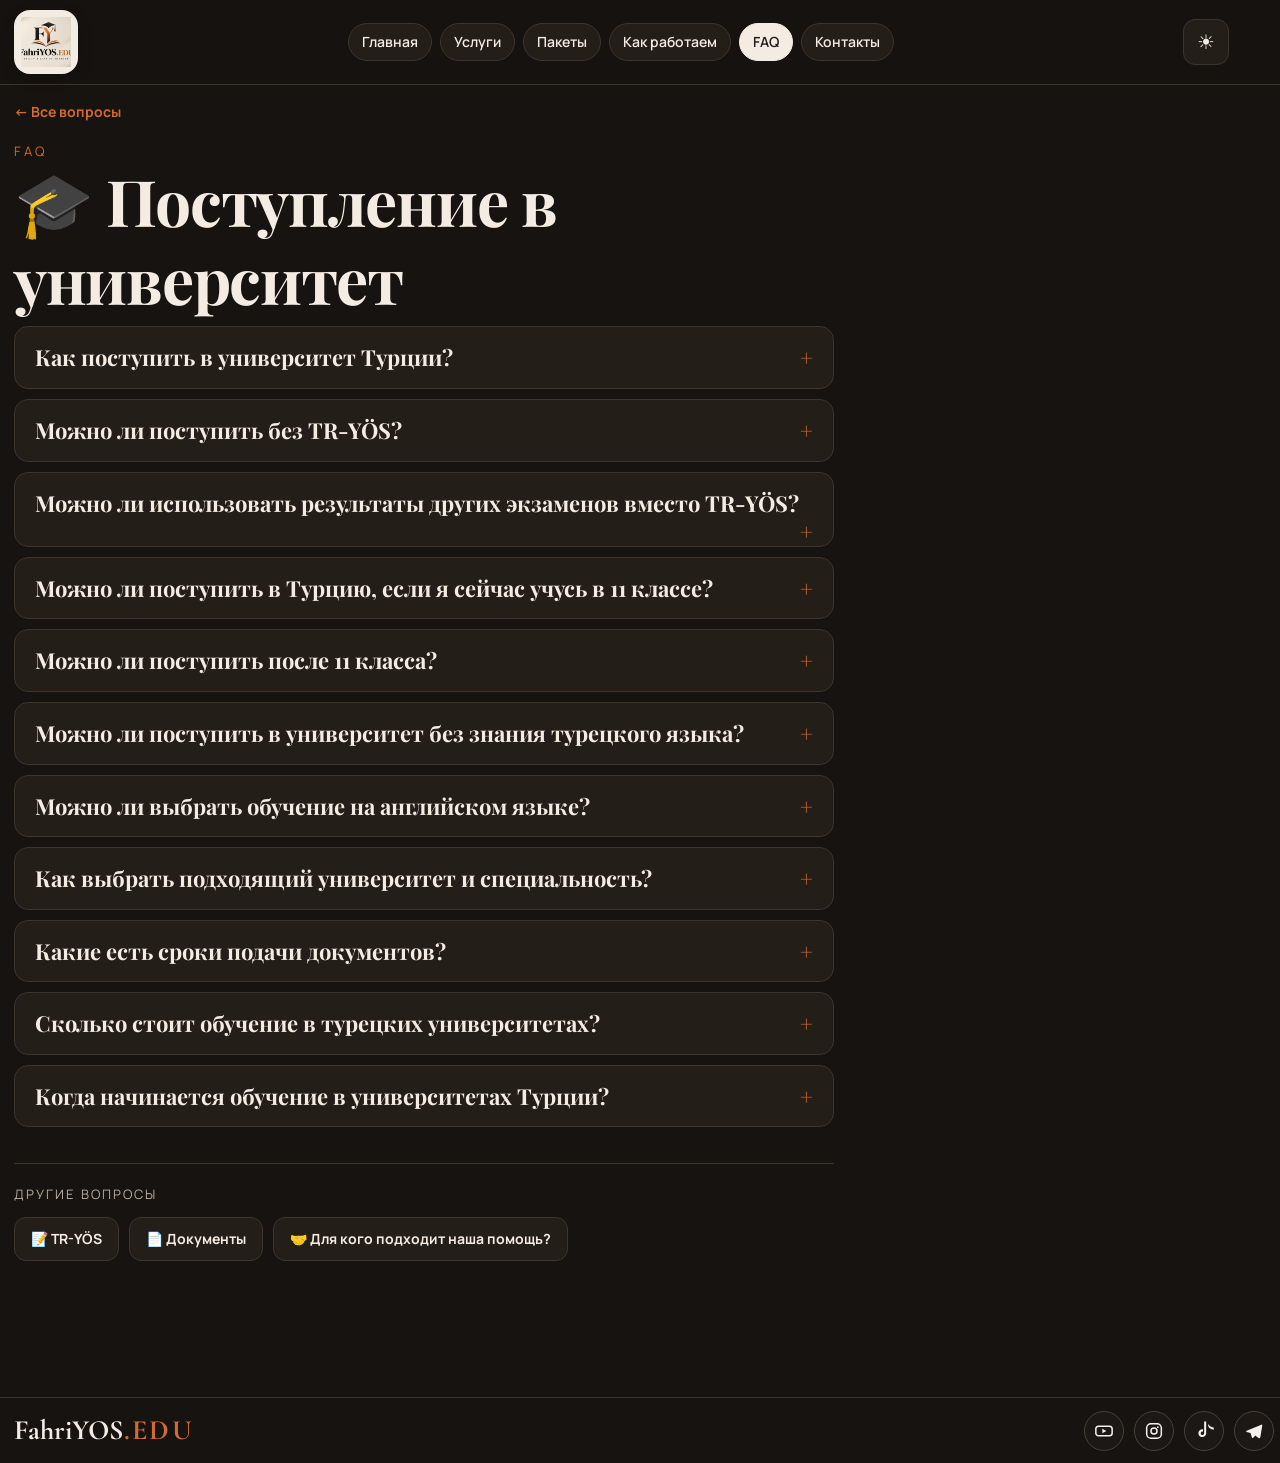
==== faq-admission.html @ fc81fba2 "Publish the FahriYOS.EDU site for GitHub Pages. Co-authored-by: Cursor <cursoragent@cursor.com>" ====
<!DOCTYPE html>
<html lang="ru" data-theme="dark">
<head>
  <meta charset="UTF-8">
  <meta name="viewport" content="width=device-width, initial-scale=1">
  <title>Поступление в университет — FAQ | FahriYOS.EDU</title>
  <script>
    (function () {
      var t = localStorage.getItem("fahriyos-theme");
      if (t === "light" || t === "dark") document.documentElement.setAttribute("data-theme", t);
    })();
  </script>
  <link rel="icon" href="assets/logo.jpg" type="image/jpeg">
  <link rel="preconnect" href="https://fonts.googleapis.com">
  <link rel="preconnect" href="https://fonts.gstatic.com" crossorigin>
  <link href="https://fonts.googleapis.com/css2?family=Cormorant+Garamond:wght@600;700&family=Manrope:wght@400;600;700&family=Playfair+Display:wght@600;700&display=swap" rel="stylesheet">
  <link rel="stylesheet" href="css/style.css">
</head>
<body class="faq-page is-away">
  <header class="site-header">
    <div class="brand-wrap">
      <a class="brand-icon" href="index.html#home" aria-label="На главную">
        <img src="assets/logo.jpg" alt="FahriYOS.EDU">
      </a>
    </div>
    <nav class="site-nav" aria-label="Разделы">
      <a href="index.html#home">Главная</a>
      <a href="index.html#services">Услуги</a>
      <a href="index.html#packages">Пакеты</a>
      <a href="index.html#process">Как работаем</a>
      <a class="is-active" href="index.html#faq">FAQ</a>
      <a href="index.html#contacts">Контакты</a>
    </nav>
    <button class="theme-toggle" type="button" aria-label="Переключить тему">
      <span class="theme-toggle-icon" aria-hidden="true"></span>
    </button>
  </header>
  <main class="page-section page-section--beige">
    <article class="faq-article">
      <a class="faq-back" href="index.html#faq">← Все вопросы</a>
      <p class="eyebrow">FAQ</p>
      <h1 class="display">🎓 Поступление в университет</h1>

      <details class="faq-item">
        <summary>Как поступить в университет Турции?</summary>
        <div class="faq-a">
          <p>Для начала необходимо выбрать университет и специальность и ознакомиться с его требованиями для иностранных абитуриентов.</p>
          <p>В зависимости от университета поступление может осуществляться по результатам TR-YÖS, по аттестату или на основании других документов и экзаменов.</p>
          <p>Обычно для подачи требуются аттестат, табели с оценками за 9–11 классы и заграничный паспорт.</p>
          <p>Сначала подача документов осуществляется онлайн через сайт университета. После получения приглашения или положительного решения необходимые оригиналы и заверенные документы предоставляются в университет лично.</p>
        </div>
      </details>

      <details class="faq-item">
        <summary>Можно ли поступить без TR-YÖS?</summary>
        <div class="faq-a">
          <p>Да. Некоторые университеты принимают иностранных абитуриентов без TR-YÖS — например, по аттестату или другим основаниям. Конкретные условия зависят от университета и специальности.</p>
        </div>
      </details>

      <details class="faq-item">
        <summary>Можно ли использовать результаты других экзаменов вместо TR-YÖS?</summary>
        <div class="faq-a">
          <p>Зависит от требований конкретного университета. Некоторые университеты принимают результаты международных экзаменов, например SAT, результаты национальных или локальных вступительных экзаменов, а некоторые могут принимать абитуриентов на основании аттестата.</p>
          <p>Перед подачей необходимо проверить, какие экзамены и документы принимает выбранный университет.</p>
        </div>
      </details>

      <details class="faq-item">
        <summary>Можно ли поступить в Турцию, если я сейчас учусь в 11 классе?</summary>
        <div class="faq-a">
          <p>Окончить школу необходимо до начала обучения в университете. При этом в некоторых университетах можно подать заявление ещё во время 11 класса, если приём документов уже открыт.</p>
          <p>Окончательная регистрация и начало обучения происходят после получения документа об окончании школы и выполнения остальных требований университета.</p>
        </div>
      </details>

      <details class="faq-item">
        <summary>Можно ли поступить после 11 класса?</summary>
        <div class="faq-a">
          <p>Да. После окончания 11 класса иностранный абитуриент может поступить в турецкий университет при соблюдении требований выбранного университета.</p>
        </div>
      </details>

      <details class="faq-item">
        <summary>Можно ли поступить в университет без знания турецкого языка?</summary>
        <div class="faq-a">
          <p>Да. Если абитуриент не предоставляет подтверждение знания турецкого языка или не проходит внутренний языковой экзамен университета, в зависимости от правил университета ему может потребоваться пройти языковую подготовку перед началом обучения по специальности.</p>
        </div>
      </details>

      <details class="faq-item">
        <summary>Можно ли выбрать обучение на английском языке?</summary>
        <div class="faq-a">
          <p>Да. Однако не все университеты предлагают обучение на английском языке, и даже в одном университете программы на английском могут быть доступны только по определённым специальностям.</p>
          <p>Актуальный язык обучения необходимо проверять на сайте выбранного университета.</p>
        </div>
      </details>

      <details class="faq-item">
        <summary>Как выбрать подходящий университет и специальность?</summary>
        <div class="faq-a">
          <p>Мы помогаем подобрать университет и специальность с учётом целей и возможностей абитуриента.</p>
          <p>Также в нашей команде есть специалист по профориентации, который помогает определиться с направлением обучения.</p>
        </div>
      </details>

      <details class="faq-item">
        <summary>Какие есть сроки подачи документов?</summary>
        <div class="faq-a">
          <p>Сроки отличаются в зависимости от университета, специальности и года поступления. Поэтому для каждого абитуриента необходимо проверять актуальные даты подачи.</p>
        </div>
      </details>

      <details class="faq-item">
        <summary>Сколько стоит обучение в турецких университетах?</summary>
        <div class="faq-a">
          <p>Единой стоимости нет. Цена зависит от университета, специальности, языка обучения и других условий. Актуальную стоимость необходимо проверять для конкретной программы.</p>
        </div>
      </details>

      <details class="faq-item">
        <summary>Когда начинается обучение в университетах Турции?</summary>
        <div class="faq-a">
          <p>В большинстве университетов учебный год начинается в конце сентября или в октябре. Точная дата зависит от конкретного университета и его академического календаря.</p>
        </div>
      </details>

      <nav class="faq-switch" aria-label="Другие вопросы">
        <p>Другие вопросы</p>
        <div class="faq-switch-row">
          <a href="faq-tryos.html">📝 TR-YÖS</a>
          <a href="faq-docs.html">📄 Документы</a>
          <a href="faq-who.html">🤝 Для кого подходит наша помощь?</a>
        </div>
      </nav>
    </article>
  </main>
  <footer class="site-footer">
    <p class="footer-brand"><span class="brand-mark">FahriYOS</span><span class="brand-rest">.EDU</span></p>
    <nav class="footer-social" aria-label="Соцсети в подвале">
      <a href="https://youtube.com/@tryosfahri" target="_blank" rel="noopener" aria-label="YouTube"><img src="assets/icons/youtube.svg" alt=""></a>
      <a href="https://instagram.com/fahri_yos" target="_blank" rel="noopener" aria-label="Instagram"><img src="assets/icons/instagram.svg" alt=""></a>
      <a href="https://tiktok.com/@fahri_yos" target="_blank" rel="noopener" aria-label="TikTok"><img src="assets/icons/tiktok.svg" alt=""></a>
      <a href="https://t.me/tryosfahri" target="_blank" rel="noopener" aria-label="Telegram"><img src="assets/icons/telegram.svg" alt=""></a>
    </nav>
  </footer>
  <script src="js/main.js"></script>
</body>
</html>
---- css/style.css ----
:root {
  --bg: #e7e1d4;
  --bg-2: #ddd6c8;
  --ink: #111318;
  --muted: #5c5f6a;
  --line: #cfc6b6;
  --accent: #c45c26;
  --white: #f1ebe0;
  --radius: 18px;
  --gutter: clamp(20px, 6vw, 88px);
  --gutter-left: clamp(6px, 1.2vw, 14px);
  --gutter-right: clamp(12px, 4vw, 72px);
  --header-glass: rgba(231, 225, 212, 0.86);
  --dock: rgba(241, 235, 224, 0.9);
}

html[data-theme="dark"] {
  --bg: #161310;
  --bg-2: #211c18;
  --ink: #f4ece3;
  --muted: #b8aea2;
  --line: #3d342c;
  --accent: #d36a2e;
  --white: #241e19;
  --header-glass: rgba(22, 19, 16, 0.88);
  --dock: rgba(36, 30, 25, 0.92);
  color-scheme: dark;
}

* {
  box-sizing: border-box;
}

html {
  scroll-behavior: smooth;
  min-height: 100%;
  background-color: var(--bg);
}

body {
  margin: 0;
  min-height: 100vh;
  font-family: "Manrope", system-ui, sans-serif;
  background: var(--bg);
  color: var(--ink);
  line-height: 1.6;
}

.home-bg {
  position: fixed;
  inset: 0;
  z-index: 0;
  background: #1a1410 url("../assets/bg-home.webp") center top / cover no-repeat;
  pointer-events: none;
  transition: filter 0.55s ease, opacity 0.7s ease;
}

body.is-away .home-bg {
  filter: blur(28px);
  opacity: 0;
}

img {
  max-width: 100%;
  display: block;
}

a {
  color: inherit;
}

.site-header {
  position: sticky;
  top: 0;
  z-index: 20;
  display: grid;
  grid-template-columns: minmax(0, 1fr) auto minmax(0, 1fr);
  align-items: center;
  gap: 10px 16px;
  padding: 10px var(--gutter-right) 10px var(--gutter-left);
  background: transparent;
  border-bottom: 1px solid transparent;
  color: var(--ink);
  transition: background 0.45s ease, border-color 0.45s ease, backdrop-filter 0.45s ease;
}

body.is-away .site-header {
  background: var(--header-glass);
  backdrop-filter: blur(18px);
  -webkit-backdrop-filter: blur(18px);
  border-bottom: 1px solid var(--line);
}

.brand-wrap {
  display: flex;
  align-items: center;
  gap: 10px;
  justify-self: start;
}

.brand-icon {
  display: grid;
  place-items: center;
  box-sizing: border-box;
  width: 64px;
  height: 64px;
  padding: 7px;
  flex-shrink: 0;
  border-radius: 16px;
  overflow: hidden;
  background: #f3ece3;
  box-shadow: 0 4px 14px rgba(0, 0, 0, 0.18);
  transition: transform 0.2s ease;
}

.brand-icon:hover {
  transform: scale(1.06);
}

.brand-icon img {
  width: 100%;
  height: 100%;
  object-fit: contain;
  object-position: center;
}

.brand {
  display: flex;
  align-items: baseline;
  gap: 2px;
  text-decoration: none;
  letter-spacing: 0.04em;
}

.brand-mark {
  font-family: "Cormorant Garamond", Georgia, serif;
  font-size: 40px;
  font-weight: 700;
}

.brand-rest {
  font-family: "Cormorant Garamond", Georgia, serif;
  font-size: 36px;
  font-weight: 700;
  letter-spacing: 0.02em;
  text-transform: none;
  color: var(--accent);
}

.site-nav {
  display: flex;
  align-items: center;
  justify-content: center;
  flex-wrap: wrap;
  gap: 8px;
  grid-column: 2;
}

.site-nav a {
  display: inline-flex;
  align-items: center;
  justify-content: center;
  min-height: 38px;
  padding: 0 13px;
  border-radius: 999px;
  background: rgba(255, 255, 255, 0.28);
  color: var(--ink);
  text-decoration: none;
  font-size: 14px;
  font-weight: 600;
  border: 1px solid rgba(255, 255, 255, 0.4);
  transition: background 0.3s ease, border-color 0.3s ease, color 0.3s ease;
}

body.is-away .site-nav a {
  background: var(--white);
  border-color: var(--line);
}

.site-nav a:hover,
.site-nav a.is-active,
body.is-away .site-nav a:hover,
body.is-away .site-nav a.is-active {
  background: var(--ink);
  color: var(--white);
  border-color: var(--ink);
}

.theme-toggle {
  justify-self: end;
  grid-column: 3;
  width: 46px;
  height: 46px;
  border: 1px solid rgba(255, 255, 255, 0.55);
  border-radius: 12px;
  background: rgba(255, 252, 247, 0.82);
  cursor: pointer;
  position: relative;
  color: #111318;
  box-shadow: 0 6px 16px rgba(0, 0, 0, 0.18);
}

body.is-away .theme-toggle {
  background: var(--white);
  border-color: var(--line);
  box-shadow: none;
}

.theme-toggle-icon {
  position: absolute;
  inset: 0;
  display: grid;
  place-items: center;
  font-size: 20px;
  line-height: 1;
}

.theme-toggle-icon::before {
  content: "☾";
}

html[data-theme="dark"] .theme-toggle-icon::before {
  content: "☀";
}

html[data-theme="dark"] .theme-toggle {
  color: #f4ece3;
}

.hero-row {
  display: grid;
  grid-template-columns: minmax(0, 1fr);
  gap: 28px 48px;
  align-items: start;
  margin-bottom: 28px;
}

.hero {
  padding: 8px 0 4px;
  display: grid;
  gap: 14px;
  max-width: 980px;
}

.brand-in-title {
  display: inline;
  background: none;
  border: 0;
  padding: 0;
}

.brand-in-title .brand-mark,
.brand-in-title .brand-rest {
  font-family: "Playfair Display", "Cormorant Garamond", Georgia, serif;
  font-size: 1em;
  font-weight: 700;
}

.brand-in-title .brand-mark {
  color: #111318;
}

.brand-in-title .brand-rest {
  color: var(--accent);
}

.hero-about {
  padding: 4px 0 0;
}

.hero-about .eyebrow {
  font-size: 15px;
  margin-bottom: 10px;
}

.hero-about h2 {
  margin: 0 0 18px;
  font-family: "Cormorant Garamond", Georgia, serif;
  font-size: clamp(40px, 7vw, 72px);
  font-weight: 600;
  line-height: 0.95;
  letter-spacing: -0.03em;
  text-shadow: 0 2px 18px rgba(0, 0, 0, 0.4);
}

.hero-about p {
  margin: 0 0 14px;
  max-width: 46ch;
  font-size: 18px;
  line-height: 1.55;
  color: rgba(246, 240, 230, 0.9);
  text-shadow: 0 1px 12px rgba(0, 0, 0, 0.4);
}

.hero-about p:last-child {
  margin-bottom: 0;
}

.eyebrow {
  margin: 0;
  color: var(--accent);
  font-size: 13px;
  letter-spacing: 0.22em;
  text-transform: uppercase;
}

.display {
  margin: 0;
  font-family: "Playfair Display", "Cormorant Garamond", Georgia, serif;
  font-size: clamp(34px, 5.6vw, 64px);
  font-weight: 700;
  line-height: 1.22;
  letter-spacing: -0.02em;
}

.lede {
  margin: 0;
  max-width: 62ch;
  color: var(--muted);
  font-size: 18px;
  line-height: 1.65;
}

.actions {
  display: flex;
  flex-wrap: wrap;
  gap: 12px;
}

.btn {
  display: inline-flex;
  align-items: center;
  justify-content: center;
  min-height: 46px;
  padding: 0 18px;
  border-radius: 999px;
  text-decoration: none;
  font-size: 14px;
  border: 1px solid transparent;
}

.btn-solid {
  background: var(--ink);
  color: var(--white);
}

.btn-ghost {
  border-color: rgba(255, 255, 255, 0.55);
  background: rgba(255, 252, 247, 0.9);
  color: var(--ink);
}

main {
  position: relative;
  z-index: 1;
  padding: 0;
}

.page-section {
  scroll-margin-top: 80px;
  min-height: 0;
  padding: 6px var(--gutter-right) 16px var(--gutter-left);
}

#home {
  display: flex;
  flex-direction: column;
  min-height: calc(100svh - 80px);
  color: #f6f0e6;
}

#home .hero {
  flex-shrink: 0;
}

#home .home-directions {
  margin-top: auto;
  padding-top: 12px;
  padding-right: 72px;
  flex-shrink: 0;
}

#home .display {
  color: #fffaf2;
  text-shadow:
    0 0 18px rgba(255, 246, 232, 0.2),
    0 1px 0 rgba(18, 10, 6, 0.55),
    0 2px 10px rgba(0, 0, 0, 0.48);
}

#home .lede,
#home .section-title,
#home .muted {
  color: #fff6ea;
  text-shadow:
    0 1px 0 rgba(14, 8, 5, 0.62),
    0 2px 12px rgba(0, 0, 0, 0.4);
}

#home .lede {
  max-width: 62ch;
  font-size: clamp(18px, 1.85vw, 22px);
  font-weight: 500;
  letter-spacing: 0.01em;
  line-height: 1.7;
}

#home .muted {
  font-size: clamp(16px, 1.5vw, 19px);
  font-weight: 600;
}

#home .brand-in-title .brand-mark {
  color: #14100d;
  text-shadow:
    0 0 14px rgba(255, 248, 238, 0.7),
    0 1px 0 rgba(255, 248, 238, 0.35),
    0 1px 2px rgba(0, 0, 0, 0.28);
}

#home .brand-in-title .brand-rest {
  color: #ee8238;
  letter-spacing: 0.01em;
  text-transform: none;
  text-shadow:
    0 1px 0 rgba(18, 10, 6, 0.55),
    0 2px 10px rgba(0, 0, 0, 0.32);
}

#home .card {
  color: var(--ink);
  background: rgba(255, 255, 255, 0.28);
  border: 1px solid rgba(255, 255, 255, 0.4);
  backdrop-filter: blur(12px);
  -webkit-backdrop-filter: blur(12px);
  box-shadow: none;
  transition: background 0.3s ease, border-color 0.3s ease, color 0.3s ease, transform 0.25s ease;
}

#home .card h3,
#home .card p {
  color: var(--ink);
  text-shadow: none;
}

#home .card-link:hover {
  background: var(--ink);
  border-color: var(--ink);
  color: var(--white);
}

#home .card-link:hover h3,
#home .card-link:hover p {
  color: var(--white);
}

.page-section--beige {
  background: var(--bg);
  color: var(--ink);
}

.page-section .display {
  margin-bottom: 8px;
}

.section-title {
  margin: 0 0 12px;
  font-family: "Cormorant Garamond", Georgia, serif;
  font-size: 36px;
  font-weight: 600;
}

.muted {
  color: var(--muted);
}

.placeholder {
  min-height: 180px;
  padding: 28px;
  color: var(--ink);
  border: 1px dashed var(--line);
  border-radius: var(--radius);
  background: var(--white);
}

.lead {
  margin: 0 0 10px;
  max-width: 62ch;
  color: var(--muted);
  font-size: 18px;
}

.service-grid {
  display: flex;
  flex-wrap: wrap;
  justify-content: center;
  gap: 12px;
  overflow: visible;
}

.block {
  scroll-margin-top: 88px;
  box-sizing: border-box;
  flex: 0 0 calc(50% - 8px);
  width: calc(50% - 8px);
  margin: 0;
  padding: 18px 20px;
  background: var(--white);
  border: 1px solid var(--line);
  border-radius: 12px;
  transform-origin: center center;
  transition: transform 0.28s ease, border-color 0.28s ease, box-shadow 0.28s ease;
}

.block:hover {
  z-index: 2;
  transform: scale(1.05);
  border-color: var(--accent);
  box-shadow: 0 14px 28px rgba(26, 20, 16, 0.16);
}

.block h3 {
  margin: 0 0 12px;
  font-size: 20px;
}

.plain-list {
  margin: 0;
  padding: 0 0 0 18px;
  display: grid;
  gap: 6px;
  color: var(--muted);
}

.cards {
  display: grid;
  grid-template-columns: repeat(3, minmax(0, 1fr));
  gap: 12px;
}

.cards-2 {
  grid-template-columns: repeat(2, minmax(0, 1fr));
}

.cards-packages {
  grid-template-columns: minmax(0, 1fr) minmax(0, 1fr) minmax(0, 0.92fr);
  align-items: stretch;
}

.cards-packages > * {
  min-width: 0;
}

#pack-extra {
  grid-column: 3;
  grid-row: 1 / span 2;
  height: 100%;
}

#pack-extra h3 {
  font-size: 24px;
}

#pack-extra .extra-list {
  flex: 1;
  display: flex;
  flex-direction: column;
  justify-content: flex-start;
  gap: 0;
}

.extra-list {
  list-style: none;
  padding: 0;
  margin: 0;
}

.extra-list li {
  display: grid;
  grid-template-columns: minmax(0, 1fr) auto;
  align-items: start;
  gap: 8px;
  padding: 10px 0;
  border-bottom: 1px solid var(--line);
}

.extra-list li:last-child {
  border-bottom: 0;
}

.extra-list span {
  color: var(--muted);
  min-width: 0;
}

.extra-list strong {
  color: var(--accent);
  font-family: "Playfair Display", "Cormorant Garamond", Georgia, serif;
  font-size: 18px;
  font-weight: 700;
  white-space: nowrap;
}

.cards-4 {
  grid-template-columns: repeat(4, minmax(0, 1fr));
}

.card-link {
  text-decoration: none;
  transition: border-color 0.2s ease;
}

.card-link:hover {
  border-color: var(--accent);
}

.package-no {
  margin: 0 0 6px;
  color: var(--accent);
  font-size: 12px;
  letter-spacing: 0.16em;
  text-transform: uppercase;
}

.package h3 {
  font-family: "Cormorant Garamond", Georgia, serif;
  font-size: 28px;
  font-weight: 600;
}

.card .package-for {
  margin: 0 0 14px;
}

.card.package {
  display: flex;
  flex-direction: column;
  gap: 4px;
}

.package .plain-list {
  margin-bottom: 8px;
  flex: 1;
}

.card .package-price {
  margin: 16px 0 0;
  padding: 14px 0 0;
  display: flex;
  align-items: baseline;
  justify-content: flex-start;
  gap: 10px;
  background: none;
  color: var(--ink);
  font-weight: 700;
  border-top: 1px solid var(--line);
}

.package-price strong {
  font-family: "Playfair Display", "Cormorant Garamond", Georgia, serif;
  font-size: 40px;
  font-weight: 700;
  letter-spacing: -0.04em;
  color: var(--accent);
  line-height: 1;
}

.package-price span {
  font-size: 12px;
  font-weight: 700;
  letter-spacing: 0.16em;
  text-transform: uppercase;
  color: var(--muted);
}

.price-note {
  margin: -8px 0 28px;
  max-width: 62ch;
  padding: 14px 16px;
  background: var(--white);
  border: 1px dashed var(--line);
  border-radius: 12px;
  color: var(--muted);
  font-size: 15px;
}

.process-layout {
  display: grid;
  grid-template-columns: minmax(260px, 0.85fr) minmax(0, 1.15fr);
  gap: 20px;
  align-items: start;
}

.steps {
  margin: 0;
  padding: 0;
  list-style: none;
  display: grid;
  gap: 8px;
  counter-reset: step;
}

.steps li {
  position: relative;
  margin: 0;
  padding: 0;
  background: none;
  border: none;
  counter-increment: step;
}

.step-btn {
  width: 100%;
  display: block;
  position: relative;
  padding: 10px 14px 10px 52px;
  text-align: left;
  cursor: pointer;
  font: inherit;
  color: inherit;
  background: var(--white);
  border: 1px solid var(--line);
  border-radius: 12px;
  transform-origin: center left;
  transition: transform 0.22s ease, border-color 0.22s ease, box-shadow 0.22s ease, background 0.22s ease;
}

.step-btn::before {
  content: counter(step);
  position: absolute;
  left: 12px;
  top: 50%;
  transform: translateY(-50%);
  width: 28px;
  height: 28px;
  display: grid;
  place-items: center;
  border-radius: 50%;
  background: var(--ink);
  color: var(--white);
  font-size: 13px;
  font-weight: 700;
}

.step-btn:hover {
  transform: scale(1.04);
  border-color: var(--accent);
  box-shadow: 0 10px 22px rgba(26, 20, 16, 0.12);
  z-index: 1;
}

.step-btn.is-open {
  background: var(--ink);
  border-color: var(--ink);
  color: var(--white);
}

.step-btn.is-open::before {
  background: var(--white);
  color: var(--ink);
}

.step-btn.is-open p {
  color: rgba(241, 235, 224, 0.82);
}

.steps h3 {
  margin: 0 0 2px;
  font-size: 16px;
}

.steps p {
  margin: 0;
  color: var(--muted);
  font-size: 13px;
  line-height: 1.4;
}

.step-detail {
  min-height: 220px;
  padding: 22px 24px;
  background: var(--white);
  border: 1px dashed var(--line);
  border-radius: var(--radius);
}

.step-detail .muted {
  line-height: 1.65;
}

.blog-layout {
  display: flex;
  flex-direction: column;
  gap: 16px;
  flex: 1;
  min-height: 0;
}

.blog-list {
  display: grid;
  grid-template-columns: repeat(3, minmax(0, 1fr));
  gap: 12px;
  max-width: none;
}

.blog-item {
  background: var(--white);
  border: 1px solid var(--line);
  border-radius: var(--radius);
  overflow: hidden;
}

.blog-item.is-open {
  background: var(--ink);
  border-color: var(--ink);
  color: var(--white);
}

.blog-item.is-open .blog-toggle p {
  color: rgba(241, 235, 224, 0.8);
}

.blog-fill {
  flex: 1;
  min-height: 220px;
  padding: 22px 24px;
  background: var(--white);
  border: 1px dashed var(--line);
  border-radius: var(--radius);
}

.blog-fill h3 {
  margin: 0 0 10px;
  font-family: "Playfair Display", "Cormorant Garamond", Georgia, serif;
  font-size: 28px;
}

.blog-fill p {
  margin: 0;
  color: var(--muted);
}

.blog-toggle {
  width: 100%;
  padding: 18px 20px;
  text-align: left;
  cursor: pointer;
  font: inherit;
  color: inherit;
  background: transparent;
  border: 0;
  transition: transform 0.22s ease, background 0.22s ease;
}

.blog-toggle:hover {
  background: var(--bg-2);
}

.blog-item.is-open .blog-toggle:hover {
  background: transparent;
}

.blog-toggle h3 {
  margin: 0 0 6px;
  font-size: 18px;
}

.blog-toggle p {
  margin: 0;
  color: var(--muted);
}

.blog-panel {
  max-height: 0;
  overflow: hidden;
  transition: max-height 0.35s ease;
}

.blog-item.is-open .blog-panel {
  max-height: 240px;
}

.blog-panel-inner p {
  margin: 0;
  padding: 4px 20px 18px;
  color: var(--muted);
}

.social-dock a[aria-label="TikTok"] img,
.footer-social a[aria-label="TikTok"] img {
  width: 26px;
  height: 26px;
}

.about-copy {
  max-width: 62ch;
  display: grid;
  gap: 12px;
}

.about-copy p {
  margin: 0;
  font-size: 18px;
}

.social-dock {
  position: fixed;
  right: 10px;
  bottom: 18px;
  z-index: 30;
  display: flex;
  flex-direction: column;
  gap: 10px;
  transition: opacity 0.35s ease, transform 0.35s ease;
}

.social-dock a {
  width: 46px;
  height: 46px;
  display: grid;
  place-items: center;
  border-radius: 50%;
  background: var(--dock);
  color: var(--ink);
  border: 1px solid var(--line);
  box-shadow: 0 8px 22px rgba(0, 0, 0, 0.18);
  backdrop-filter: blur(12px);
  -webkit-backdrop-filter: blur(12px);
  transition: transform 0.2s ease, background 0.2s ease, border-color 0.2s ease;
}

.social-dock a:hover {
  transform: scale(1.08);
  background: var(--white);
}

.social-dock img {
  width: 22px;
  height: 22px;
}

html[data-theme="dark"] .social-dock a,
html[data-theme="dark"] .footer-social a {
  background: #1c1815;
  border-color: #4a4036;
}

html[data-theme="dark"] .social-dock a:hover,
html[data-theme="dark"] .footer-social a:hover {
  background: #2c261f;
}

html[data-theme="dark"] .social-dock img,
html[data-theme="dark"] .footer-social img {
  filter: invert(0.94) brightness(1.08);
}

body.is-contacts .social-dock {
  opacity: 0;
  pointer-events: none;
  transform: translateY(10px);
}

.card {
  padding: 22px;
  color: var(--ink);
  background: var(--white);
  border: 1px solid var(--line);
  border-radius: var(--radius);
}

.card h3 {
  margin: 0 0 8px;
  font-size: 16px;
}

.card.package h3 {
  font-family: "Cormorant Garamond", Georgia, serif;
  font-size: 28px;
  font-weight: 600;
}

.card p {
  margin: 0;
  color: var(--muted);
}

.page-head {
  padding: 48px 0 8px;
}

.contact-links {
  list-style: none;
  margin: 0 0 40px;
  padding: 0;
  display: grid;
  gap: 12px;
  max-width: 560px;
}

.contact-links li {
  display: grid;
  gap: 2px;
  padding: 16px 18px;
  color: var(--ink);
  background: var(--white);
  border: 1px solid var(--line);
  border-radius: var(--radius);
}

.contact-links li .muted,
.placeholder .muted {
  color: var(--muted);
  text-shadow: none;
}

.contact-links span {
  font-size: 13px;
  color: var(--muted);
}

.contact-links a {
  font-size: 18px;
  font-weight: 600;
  text-decoration: none;
}

.contact-links a:hover {
  color: var(--accent);
}

.form {
  display: grid;
  gap: 18px;
  max-width: none;
}

.form label {
  display: grid;
  gap: 8px;
  font-size: 13px;
  color: var(--muted);
}

.form input,
.form textarea,
.form select {
  width: 100%;
  padding: 18px 20px;
  border: 1px solid var(--line);
  border-radius: 16px;
  background: var(--bg-2);
  font: inherit;
  font-size: 18px;
  color: var(--ink);
}

.form textarea {
  min-height: 160px;
  resize: vertical;
}

.contacts-inner {
  width: 100%;
  max-width: 820px;
}

.contacts-inner .display {
  font-size: clamp(48px, 6.4vw, 84px);
}

.contacts-inner .muted {
  font-size: 20px;
  margin: 0 0 8px;
}

.contacts-inner .form label {
  font-size: 16px;
}

.contacts-inner .btn {
  min-height: 58px;
  font-size: 18px;
  padding: 0 28px;
}

#contacts {
  display: flex;
  flex-direction: column;
  justify-content: flex-start;
  min-height: 0;
  overflow: visible;
  padding-bottom: 96px;
}

#faq {
  display: flex;
  flex-direction: column;
  min-height: 0;
}

.faq-hub {
  display: grid;
  grid-template-columns: repeat(2, minmax(0, 1fr));
  gap: 12px;
}

.faq-card {
  display: flex;
  align-items: center;
  min-height: 96px;
  padding: 18px 22px;
  text-decoration: none;
  color: inherit;
  background: var(--white);
  border: 1px solid var(--line);
  border-radius: 12px;
  transition: transform 0.22s ease, border-color 0.22s ease, background 0.22s ease, color 0.22s ease, box-shadow 0.22s ease;
}

.faq-card h3 {
  margin: 0;
  font-size: 22px;
  line-height: 1.35;
  font-weight: 700;
}

.faq-card:hover {
  z-index: 1;
  transform: scale(1.03);
  background: var(--ink);
  color: var(--white);
  border-color: var(--ink);
  box-shadow: 0 14px 28px rgba(26, 20, 16, 0.16);
}

.faq-article {
  max-width: 820px;
  padding: 8px 0 40px;
}

.faq-article h1 {
  margin-bottom: 8px;
}

.faq-back {
  display: inline-flex;
  margin: 0 0 18px;
  font-size: 14px;
  font-weight: 700;
  text-decoration: none;
  color: var(--accent);
}

.faq-item {
  margin: 0 0 10px;
  background: var(--white);
  border: 1px solid var(--line);
  border-radius: 14px;
  overflow: hidden;
}

.faq-item summary {
  list-style: none;
  cursor: pointer;
  padding: 16px 20px;
  font-family: "Playfair Display", "Cormorant Garamond", Georgia, serif;
  font-size: 22px;
  font-weight: 700;
  line-height: 1.3;
  user-select: none;
}

.faq-item summary::-webkit-details-marker {
  display: none;
}

.faq-item summary::after {
  content: "+";
  float: right;
  margin-left: 12px;
  color: var(--accent);
  font-weight: 700;
}

.faq-item[open] summary::after {
  content: "–";
}

.faq-item summary:hover {
  background: var(--bg-2);
}

.faq-item .faq-a {
  padding: 0 20px 16px;
}

.faq-switch {
  margin: 36px 0 8px;
  padding-top: 20px;
  border-top: 1px solid var(--line);
}

.faq-switch p {
  margin: 0 0 12px;
  color: var(--muted);
  font-size: 13px;
  letter-spacing: 0.16em;
  text-transform: uppercase;
}

.faq-switch-row {
  display: flex;
  flex-wrap: wrap;
  gap: 10px;
}

.faq-switch-row a {
  display: inline-flex;
  align-items: center;
  min-height: 44px;
  padding: 0 16px;
  border-radius: 12px;
  background: var(--white);
  border: 1px solid var(--line);
  text-decoration: none;
  font-weight: 700;
  font-size: 14px;
  color: inherit;
}

.faq-switch-row a:hover {
  background: var(--ink);
  color: var(--white);
  border-color: var(--ink);
}

.faq-item p,
.faq-item li {
  color: var(--muted);
  font-size: 17px;
  line-height: 1.65;
}

.faq-item p {
  margin: 0 0 12px;
}

.faq-item ul {
  margin: 0 0 12px;
  padding: 0 0 0 20px;
  display: grid;
  gap: 4px;
}

body.faq-page {
  background: var(--bg);
}

body.faq-page .site-header {
  background: var(--header-glass);
  backdrop-filter: blur(18px);
  -webkit-backdrop-filter: blur(18px);
  border-bottom: 1px solid var(--line);
}

body.faq-page .site-nav a {
  background: var(--white);
  border-color: var(--line);
}

body.faq-page .site-nav a:hover,
body.faq-page .site-nav a.is-active {
  background: var(--ink);
  color: var(--white);
  border-color: var(--ink);
}

body.faq-page .theme-toggle {
  background: var(--white);
  border-color: var(--line);
  box-shadow: none;
}

body.faq-page .site-footer {
  position: relative;
  transform: none;
  opacity: 1;
  pointer-events: auto;
}

body.faq-page .social-dock {
  display: none;
}

body.faq-page main {
  padding-bottom: 88px;
}

.site-footer {
  position: fixed;
  left: 0;
  right: 0;
  bottom: 0;
  z-index: 28;
  padding: 10px 6px 10px var(--gutter-left);
  background: var(--bg);
  border-top: 1px solid var(--line);
  display: flex;
  align-items: center;
  justify-content: space-between;
  gap: 16px;
  color: var(--muted);
  font-size: 14px;
  transform: translateY(110%);
  opacity: 0;
  pointer-events: none;
  transition: transform 0.3s ease, opacity 0.3s ease;
}

.footer-brand {
  margin: 0;
  display: flex;
  align-items: baseline;
  gap: 1px;
}

.footer-brand .brand-mark,
.footer-brand .brand-rest {
  font-family: "Cormorant Garamond", Georgia, serif;
  font-size: 28px;
  font-weight: 700;
}

.footer-brand .brand-mark {
  color: #111318;
}

.footer-brand .brand-rest {
  letter-spacing: 0.08em;
  text-transform: uppercase;
  color: var(--accent);
}

html[data-theme="dark"] .footer-brand .brand-mark {
  color: #f4ece3;
}

.footer-social {
  display: flex;
  align-items: center;
  margin-left: auto;
  gap: 10px;
}

.footer-social a {
  width: 40px;
  height: 40px;
  display: grid;
  place-items: center;
  border-radius: 50%;
  background: var(--white);
  border: 1px solid var(--line);
  transition: transform 0.2s ease, background 0.2s ease;
}

.footer-social a:hover {
  transform: scale(1.08);
  background: var(--bg-2);
}

.footer-social img {
  width: 20px;
  height: 20px;
}

body.is-contacts .site-footer {
  transform: none;
  opacity: 1;
  pointer-events: auto;
}

body.is-contacts #contacts {
  padding-bottom: 88px;
}

@media (max-width: 1100px) {
  .site-header {
    display: flex;
    flex-wrap: wrap;
    justify-content: center;
  }

  .site-nav {
    width: 100%;
    grid-column: auto;
    justify-content: center;
  }

  .cards-4 {
    grid-template-columns: repeat(2, minmax(0, 1fr));
  }

  .hero-row {
    grid-template-columns: 1fr;
    gap: 20px;
  }

  .process-layout {
    grid-template-columns: 1fr;
  }

  .cards-packages {
    grid-template-columns: 1fr 1fr;
  }

  #pack-extra {
    grid-column: 1 / -1;
    grid-row: auto;
  }

  .faq-hub {
    grid-template-columns: 1fr;
  }
}

@media (max-width: 860px) {
  .cards,
  .cards-2,
  .cards-4,
  .cards-packages {
    grid-template-columns: 1fr;
  }

  #pack-extra {
    grid-column: 1 / -1;
    grid-row: auto;
  }

  .block {
    flex: 1 1 100%;
    width: 100%;
  }

  .site-header {
    justify-content: space-between;
  }

  .theme-toggle {
    margin-left: auto;
  }

  .site-nav {
    justify-content: center;
  }

  .site-nav a {
    min-height: 36px;
    padding: 0 12px;
    font-size: 13px;
  }

  .faq-hub {
    grid-template-columns: 1fr;
  }

  .site-footer {
    flex-wrap: wrap;
    justify-content: space-between;
    padding-right: 4px;
  }

  .footer-social {
    margin-left: auto;
  }
}
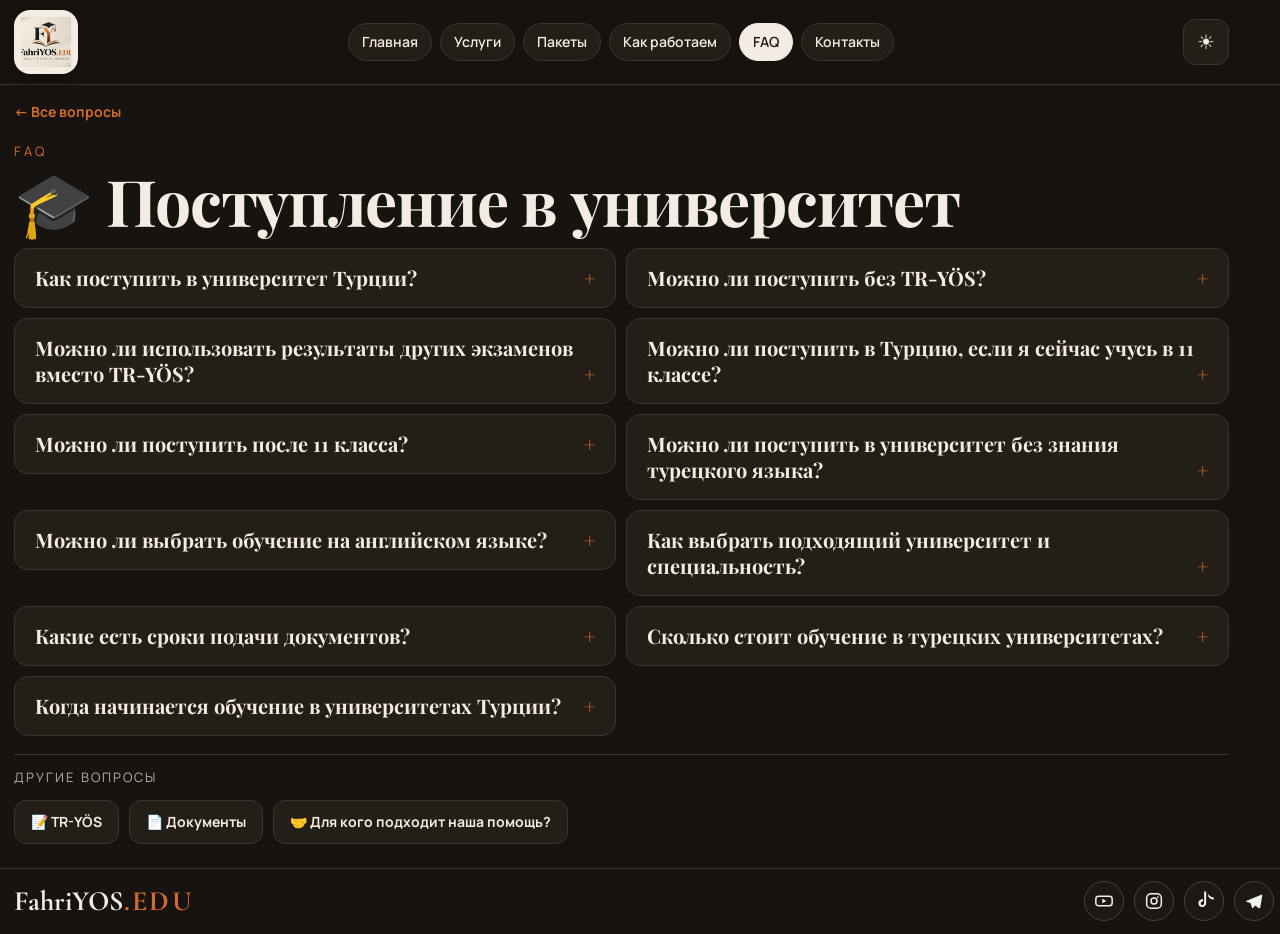
==== commit 6b7ccc04: "Update process copy, packages, FAQ layout, and home type. Co-authored-by: Cursor <cursoragent@cursor" ====
--- a/faq-admission.html
+++ b/faq-admission.html
@@ -41,6 +41,7 @@
       <p class="eyebrow">FAQ</p>
       <h1 class="display">🎓 Поступление в университет</h1>
 
+      <div class="faq-grid">
       <details class="faq-item">
         <summary>Как поступить в университет Турции?</summary>
         <div class="faq-a">
@@ -124,6 +125,7 @@
           <p>В большинстве университетов учебный год начинается в конце сентября или в октябре. Точная дата зависит от конкретного университета и его академического календаря.</p>
         </div>
       </details>
+      </div>
 
       <nav class="faq-switch" aria-label="Другие вопросы">
         <p>Другие вопросы</p>
--- a/css/style.css
+++ b/css/style.css
@@ -366,7 +366,7 @@
   display: flex;
   flex-direction: column;
   min-height: calc(100svh - 80px);
-  color: #f6f0e6;
+  color: #111;
 }
 
 #home .hero {
@@ -381,33 +381,35 @@
 }
 
 #home .display {
-  color: #fffaf2;
+  color: #111;
+  font-family: Nunito, Manrope, system-ui, sans-serif;
+  font-weight: 800;
   text-shadow:
-    0 0 18px rgba(255, 246, 232, 0.2),
-    0 1px 0 rgba(18, 10, 6, 0.55),
-    0 2px 10px rgba(0, 0, 0, 0.48);
+    0 1px 0 rgba(255, 255, 255, 0.9),
+    0 2px 12px rgba(255, 255, 255, 0.55);
 }
 
 #home .lede,
 #home .section-title,
 #home .muted {
-  color: #fff6ea;
+  color: #111;
+  font-family: Nunito, Manrope, system-ui, sans-serif;
   text-shadow:
-    0 1px 0 rgba(14, 8, 5, 0.62),
-    0 2px 12px rgba(0, 0, 0, 0.4);
+    0 1px 0 rgba(255, 255, 255, 0.88),
+    0 2px 10px rgba(255, 255, 255, 0.5);
 }
 
 #home .lede {
   max-width: 62ch;
   font-size: clamp(18px, 1.85vw, 22px);
-  font-weight: 500;
+  font-weight: 600;
   letter-spacing: 0.01em;
-  line-height: 1.7;
+  line-height: 1.72;
 }
 
 #home .muted {
   font-size: clamp(16px, 1.5vw, 19px);
-  font-weight: 600;
+  font-weight: 700;
 }
 
 #home .brand-in-title .brand-mark {
@@ -439,7 +441,7 @@
 
 #home .card h3,
 #home .card p {
-  color: var(--ink);
+  color: #111;
   text-shadow: none;
 }
 
@@ -543,7 +545,7 @@
 }
 
 .cards-packages {
-  grid-template-columns: minmax(0, 1fr) minmax(0, 1fr) minmax(0, 0.92fr);
+  grid-template-columns: repeat(3, minmax(0, 1fr));
   align-items: stretch;
 }
 
@@ -552,21 +554,17 @@
 }
 
 #pack-extra {
-  grid-column: 3;
-  grid-row: 1 / span 2;
-  height: 100%;
+  grid-column: auto;
+  grid-row: auto;
+  height: auto;
 }
 
 #pack-extra h3 {
-  font-size: 24px;
+  font-size: 28px;
 }
 
 #pack-extra .extra-list {
   flex: 1;
-  display: flex;
-  flex-direction: column;
-  justify-content: flex-start;
-  gap: 0;
 }
 
 .extra-list {
@@ -1102,14 +1100,14 @@
 .faq-hub {
   display: grid;
   grid-template-columns: repeat(2, minmax(0, 1fr));
-  gap: 12px;
+  gap: 14px;
 }
 
 .faq-card {
   display: flex;
   align-items: center;
-  min-height: 96px;
-  padding: 18px 22px;
+  min-height: 168px;
+  padding: 28px 26px;
   text-decoration: none;
   color: inherit;
   background: var(--white);
@@ -1120,7 +1118,7 @@
 
 .faq-card h3 {
   margin: 0;
-  font-size: 22px;
+  font-size: 26px;
   line-height: 1.35;
   font-weight: 700;
 }
@@ -1135,8 +1133,15 @@
 }
 
 .faq-article {
-  max-width: 820px;
-  padding: 8px 0 40px;
+  max-width: none;
+  padding: 8px 0 8px;
+}
+
+.faq-grid {
+  display: grid;
+  grid-template-columns: repeat(2, minmax(0, 1fr));
+  gap: 10px;
+  align-items: start;
 }
 
 .faq-article h1 {
@@ -1153,7 +1158,7 @@
 }
 
 .faq-item {
-  margin: 0 0 10px;
+  margin: 0;
   background: var(--white);
   border: 1px solid var(--line);
   border-radius: 14px;
@@ -1165,7 +1170,7 @@
   cursor: pointer;
   padding: 16px 20px;
   font-family: "Playfair Display", "Cormorant Garamond", Georgia, serif;
-  font-size: 22px;
+  font-size: 20px;
   font-weight: 700;
   line-height: 1.3;
   user-select: none;
@@ -1196,8 +1201,8 @@
 }
 
 .faq-switch {
-  margin: 36px 0 8px;
-  padding-top: 20px;
+  margin: 18px 0 0;
+  padding-top: 12px;
   border-top: 1px solid var(--line);
 }
 
@@ -1294,7 +1299,7 @@
 }
 
 body.faq-page main {
-  padding-bottom: 88px;
+  padding-bottom: 16px;
 }
 
 .site-footer {
@@ -1414,13 +1419,8 @@
     grid-template-columns: 1fr 1fr;
   }
 
-  #pack-extra {
-    grid-column: 1 / -1;
-    grid-row: auto;
-  }
-
   .faq-hub {
-    grid-template-columns: 1fr;
+    grid-template-columns: repeat(2, minmax(0, 1fr));
   }
 }
 
@@ -1432,9 +1432,8 @@
     grid-template-columns: 1fr;
   }
 
-  #pack-extra {
-    grid-column: 1 / -1;
-    grid-row: auto;
+  .faq-grid {
+    grid-template-columns: 1fr;
   }
 
   .block {
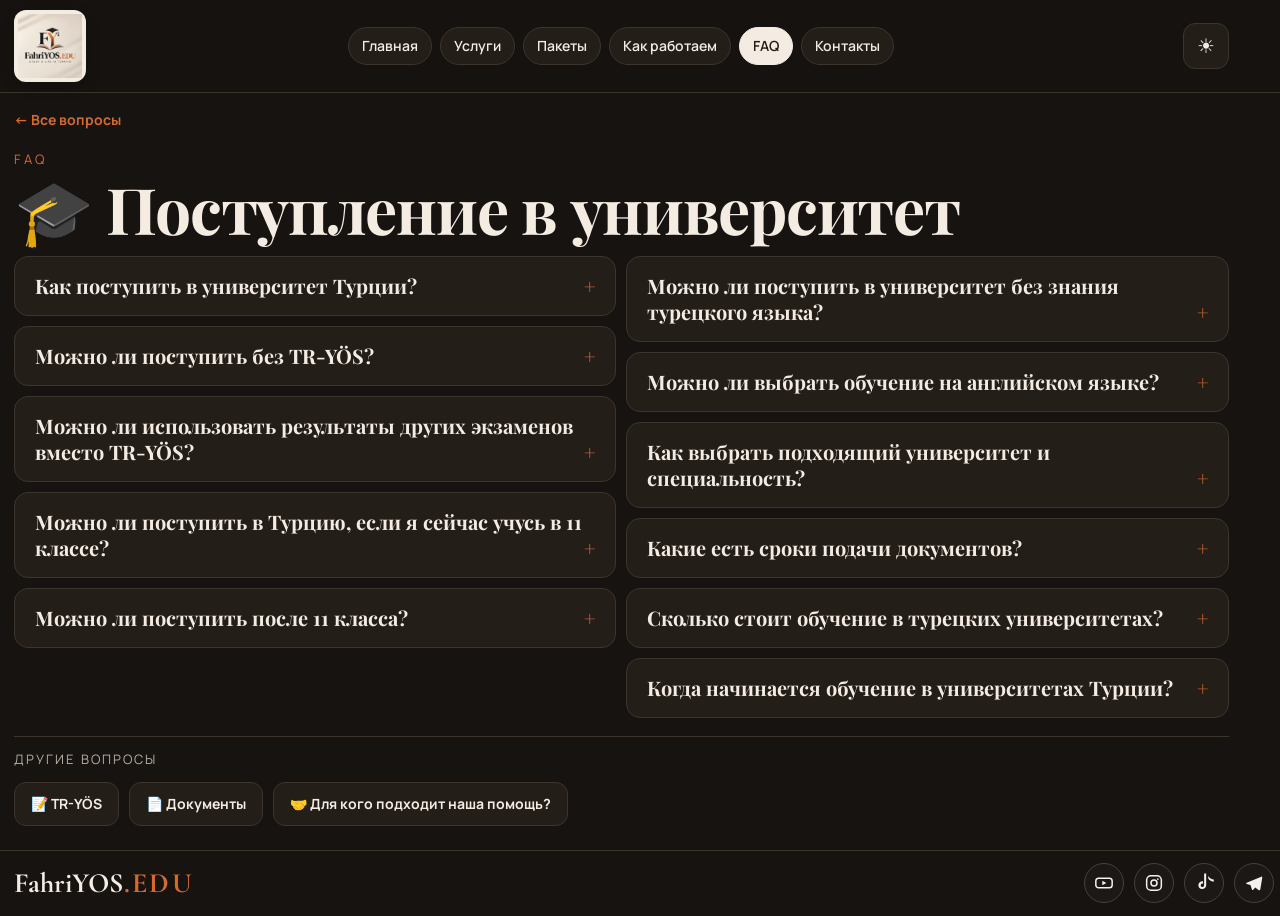
==== commit fdbc4dc5: "Fix logo crop, FAQ columns, pack 5 spacing, and home type. Co-authored-by: Cursor <cursoragent@curso" ====
--- a/faq-admission.html
+++ b/faq-admission.html
@@ -10,7 +10,7 @@
       if (t === "light" || t === "dark") document.documentElement.setAttribute("data-theme", t);
     })();
   </script>
-  <link rel="icon" href="assets/logo.jpg" type="image/jpeg">
+  <link rel="icon" href="assets/logo.png" type="image/png">
   <link rel="preconnect" href="https://fonts.googleapis.com">
   <link rel="preconnect" href="https://fonts.gstatic.com" crossorigin>
   <link href="https://fonts.googleapis.com/css2?family=Cormorant+Garamond:wght@600;700&family=Manrope:wght@400;600;700&family=Playfair+Display:wght@600;700&display=swap" rel="stylesheet">
@@ -20,7 +20,7 @@
   <header class="site-header">
     <div class="brand-wrap">
       <a class="brand-icon" href="index.html#home" aria-label="На главную">
-        <img src="assets/logo.jpg" alt="FahriYOS.EDU">
+        <img src="assets/logo.png" alt="FahriYOS.EDU">
       </a>
     </div>
     <nav class="site-nav" aria-label="Разделы">
@@ -42,6 +42,7 @@
       <h1 class="display">🎓 Поступление в университет</h1>
 
       <div class="faq-grid">
+      <div class="faq-col">
       <details class="faq-item">
         <summary>Как поступить в университет Турции?</summary>
         <div class="faq-a">
@@ -81,7 +82,8 @@
           <p>Да. После окончания 11 класса иностранный абитуриент может поступить в турецкий университет при соблюдении требований выбранного университета.</p>
         </div>
       </details>
-
+      </div>
+      <div class="faq-col">
       <details class="faq-item">
         <summary>Можно ли поступить в университет без знания турецкого языка?</summary>
         <div class="faq-a">
@@ -126,6 +128,7 @@
         </div>
       </details>
       </div>
+      </div>
 
       <nav class="faq-switch" aria-label="Другие вопросы">
         <p>Другие вопросы</p>
--- a/css/style.css
+++ b/css/style.css
@@ -102,11 +102,11 @@
   display: grid;
   place-items: center;
   box-sizing: border-box;
-  width: 64px;
-  height: 64px;
-  padding: 7px;
+  width: 72px;
+  height: 72px;
+  padding: 4px;
   flex-shrink: 0;
-  border-radius: 16px;
+  border-radius: 12px;
   overflow: hidden;
   background: #f3ece3;
   box-shadow: 0 4px 14px rgba(0, 0, 0, 0.18);
@@ -381,12 +381,12 @@
 }
 
 #home .display {
-  color: #111;
-  font-family: Nunito, Manrope, system-ui, sans-serif;
-  font-weight: 800;
+  color: #fbf6ee;
+  font-family: "Playfair Display", "Cormorant Garamond", Georgia, serif;
+  font-weight: 700;
   text-shadow:
-    0 1px 0 rgba(255, 255, 255, 0.9),
-    0 2px 12px rgba(255, 255, 255, 0.55);
+    0 1px 2px rgba(0, 0, 0, 0.55),
+    0 3px 14px rgba(0, 0, 0, 0.42);
 }
 
 #home .lede,
@@ -394,9 +394,7 @@
 #home .muted {
   color: #111;
   font-family: Nunito, Manrope, system-ui, sans-serif;
-  text-shadow:
-    0 1px 0 rgba(255, 255, 255, 0.88),
-    0 2px 10px rgba(255, 255, 255, 0.5);
+  text-shadow: none;
 }
 
 #home .lede {
@@ -639,6 +637,11 @@
 .package .plain-list {
   margin-bottom: 8px;
   flex: 1;
+  align-content: start;
+}
+
+#pack-full .plain-list {
+  gap: 2px;
 }
 
 .card .package-price {
@@ -1139,9 +1142,15 @@
 
 .faq-grid {
   display: grid;
-  grid-template-columns: repeat(2, minmax(0, 1fr));
+  grid-template-columns: 1fr 1fr;
   gap: 10px;
   align-items: start;
+}
+
+.faq-col {
+  display: flex;
+  flex-direction: column;
+  gap: 10px;
 }
 
 .faq-article h1 {
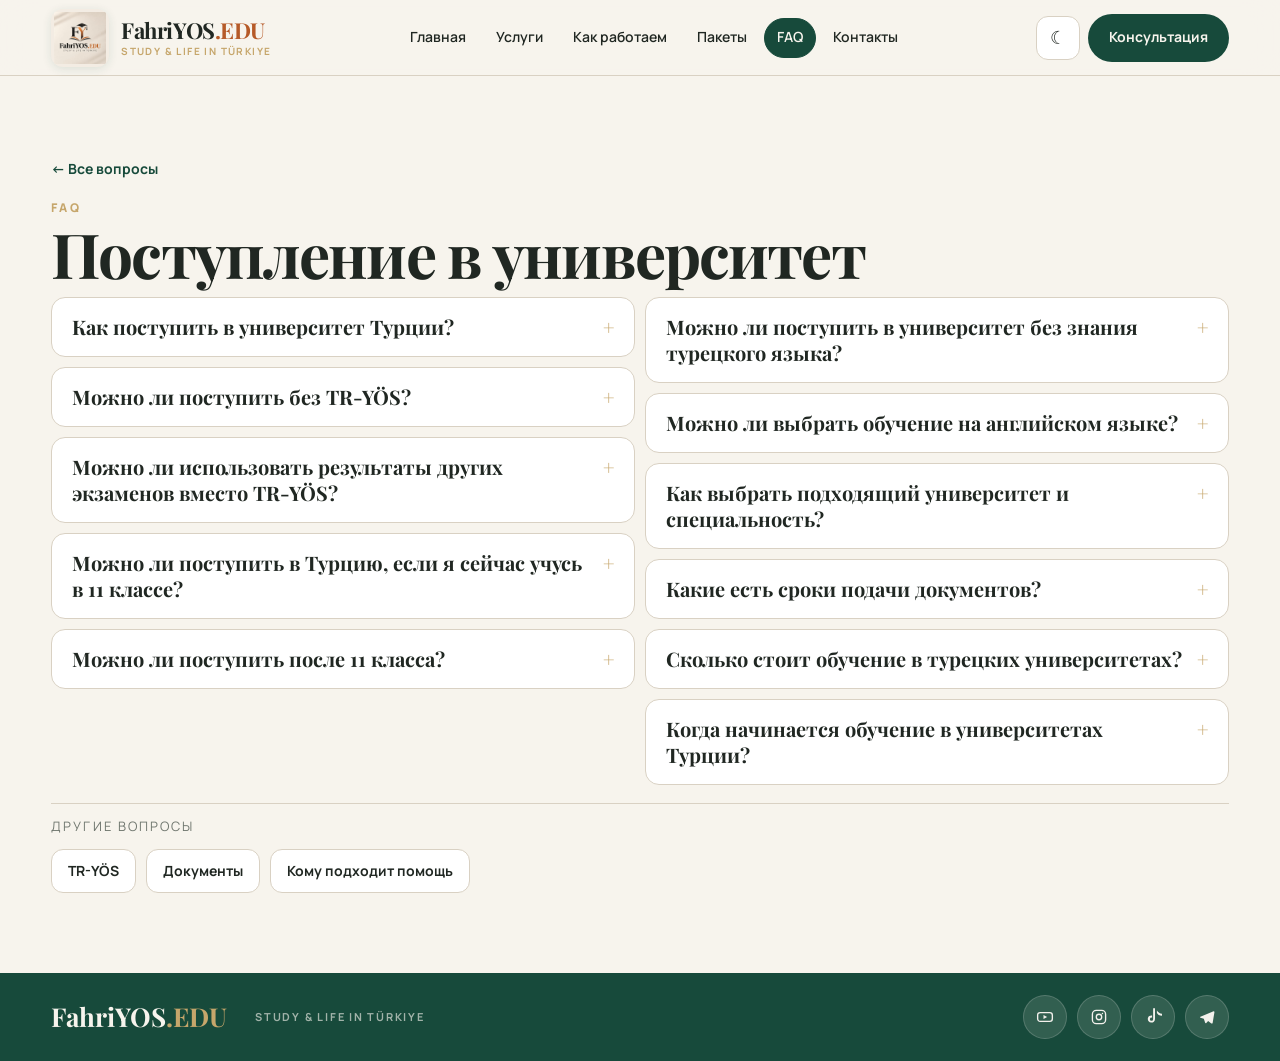
==== commit d98d4f53: "Redesign FahriYOS.EDU for a clearer offer, stronger trust, and GitHub Pages. Co-authored-by: Cursor " ====
--- a/faq-admission.html
+++ b/faq-admission.html
@@ -1,5 +1,5 @@
 <!DOCTYPE html>
-<html lang="ru" data-theme="dark">
+<html lang="ru" data-theme="light">
 <head>
   <meta charset="UTF-8">
   <meta name="viewport" content="width=device-width, initial-scale=1">
@@ -10,36 +10,53 @@
       if (t === "light" || t === "dark") document.documentElement.setAttribute("data-theme", t);
     })();
   </script>
-  <link rel="icon" href="assets/logo.png" type="image/png">
+  <meta name="description" content="Как поступить в университет Турции, можно ли без TR-YÖS, как выбрать вуз и сколько стоит обучение.">
+  <link rel="canonical" href="https://tofass.github.io/fahriedu/faq-admission.html">
+  <meta property="og:title" content="Поступление в университет — FAQ | FahriYOS.EDU">
+  <meta property="og:description" content="Ответы о поступлении иностранных абитуриентов в университеты Турции.">
+  <meta property="og:url" content="https://tofass.github.io/fahriedu/faq-admission.html">
+  <meta property="og:image" content="https://tofass.github.io/fahriedu/assets/bg-home.webp">
+  <link rel="icon" href="favicon.svg" type="image/svg+xml">
   <link rel="preconnect" href="https://fonts.googleapis.com">
   <link rel="preconnect" href="https://fonts.gstatic.com" crossorigin>
-  <link href="https://fonts.googleapis.com/css2?family=Cormorant+Garamond:wght@600;700&family=Manrope:wght@400;600;700&family=Playfair+Display:wght@600;700&display=swap" rel="stylesheet">
+  <link href="https://fonts.googleapis.com/css2?family=Manrope:wght@400;500;600;700;800&family=Playfair+Display:wght@600;700&display=swap" rel="stylesheet">
   <link rel="stylesheet" href="css/style.css">
 </head>
 <body class="faq-page is-away">
+  <a class="skip-link" href="#main">К содержанию</a>
   <header class="site-header">
-    <div class="brand-wrap">
-      <a class="brand-icon" href="index.html#home" aria-label="На главную">
-        <img src="assets/logo.png" alt="FahriYOS.EDU">
-      </a>
-    </div>
-    <nav class="site-nav" aria-label="Разделы">
+    <a class="brand" href="index.html#home" aria-label="FahriYOS.EDU — на главную">
+      <span class="brand-icon">
+        <img src="assets/logo-512.jpg" alt="" width="512" height="512">
+      </span>
+      <span class="brand-text">
+        <span class="brand-name">FahriYOS<span class="brand-edu">.EDU</span></span>
+        <span class="brand-tag">Study &amp; life in Türkiye</span>
+      </span>
+    </a>
+    <nav class="site-nav" id="site-nav" aria-label="Разделы">
       <a href="index.html#home">Главная</a>
       <a href="index.html#services">Услуги</a>
+      <a href="index.html#process">Как работаем</a>
       <a href="index.html#packages">Пакеты</a>
-      <a href="index.html#process">Как работаем</a>
       <a class="is-active" href="index.html#faq">FAQ</a>
       <a href="index.html#contacts">Контакты</a>
     </nav>
-    <button class="theme-toggle" type="button" aria-label="Переключить тему">
-      <span class="theme-toggle-icon" aria-hidden="true"></span>
-    </button>
+    <div class="header-actions">
+      <button class="theme-toggle" type="button" aria-label="Переключить тему">
+        <span class="theme-toggle-icon" aria-hidden="true"></span>
+      </button>
+      <a class="btn btn-header" href="index.html#contacts">Консультация</a>
+      <button class="nav-toggle" type="button" aria-expanded="false" aria-controls="site-nav" aria-label="Открыть меню">
+        <span></span>
+      </button>
+    </div>
   </header>
-  <main class="page-section page-section--beige">
+  <main class="page-section" id="main">
     <article class="faq-article">
       <a class="faq-back" href="index.html#faq">← Все вопросы</a>
       <p class="eyebrow">FAQ</p>
-      <h1 class="display">🎓 Поступление в университет</h1>
+      <h1 class="display">Поступление в университет</h1>
 
       <div class="faq-grid">
       <div class="faq-col">
@@ -133,15 +150,16 @@
       <nav class="faq-switch" aria-label="Другие вопросы">
         <p>Другие вопросы</p>
         <div class="faq-switch-row">
-          <a href="faq-tryos.html">📝 TR-YÖS</a>
-          <a href="faq-docs.html">📄 Документы</a>
-          <a href="faq-who.html">🤝 Для кого подходит наша помощь?</a>
+          <a href="faq-tryos.html">TR-YÖS</a>
+          <a href="faq-docs.html">Документы</a>
+          <a href="faq-who.html">Кому подходит помощь</a>
         </div>
       </nav>
     </article>
   </main>
   <footer class="site-footer">
     <p class="footer-brand"><span class="brand-mark">FahriYOS</span><span class="brand-rest">.EDU</span></p>
+    <p class="footer-tag">Study &amp; life in Türkiye</p>
     <nav class="footer-social" aria-label="Соцсети в подвале">
       <a href="https://youtube.com/@tryosfahri" target="_blank" rel="noopener" aria-label="YouTube"><img src="assets/icons/youtube.svg" alt=""></a>
       <a href="https://instagram.com/fahri_yos" target="_blank" rel="noopener" aria-label="Instagram"><img src="assets/icons/instagram.svg" alt=""></a>
--- a/css/style.css
+++ b/css/style.css
@@ -1,33 +1,57 @@
 :root {
-  --bg: #e7e1d4;
-  --bg-2: #ddd6c8;
-  --ink: #111318;
-  --muted: #5c5f6a;
-  --line: #cfc6b6;
-  --accent: #c45c26;
-  --white: #f1ebe0;
-  --radius: 18px;
-  --gutter: clamp(20px, 6vw, 88px);
-  --gutter-left: clamp(6px, 1.2vw, 14px);
-  --gutter-right: clamp(12px, 4vw, 72px);
-  --header-glass: rgba(231, 225, 212, 0.86);
-  --dock: rgba(241, 235, 224, 0.9);
+  --bg: #f7f4ed;
+  --bg-2: #efe8d9;
+  --surface: #ffffff;
+  --ink: #202722;
+  --muted: #70776f;
+  --line: #d9d1c3;
+  --accent: #c6a66b;
+  --brand: #b65a28;
+  --green: #174a3b;
+  --green-soft: #c8d8c8;
+  --cream: #fbf7f0;
+  --hero-ink: #f7f4ed;
+  --white: #ffffff;
+  --header-glass: rgba(247, 244, 237, 0.92);
+  --dock: rgba(255, 255, 255, 0.94);
+  --btn: #174a3b;
+  --btn-ink: #f7f4ed;
+  --shadow: 0 16px 40px rgba(23, 74, 59, 0.08);
+  --radius: 16px;
+  --radius-sm: 10px;
+  --gutter: clamp(20px, 5vw, 80px);
+  --gutter-left: clamp(16px, 4vw, 80px);
+  --gutter-right: clamp(16px, 4vw, 80px);
+  --header-h: 76px;
+  --font-serif: "Playfair Display", "Times New Roman", serif;
+  --font-sans: Manrope, system-ui, sans-serif;
+  --focus: 0 0 0 3px rgba(198, 166, 107, 0.55);
 }
 
 html[data-theme="dark"] {
-  --bg: #161310;
-  --bg-2: #211c18;
-  --ink: #f4ece3;
-  --muted: #b8aea2;
-  --line: #3d342c;
-  --accent: #d36a2e;
-  --white: #241e19;
-  --header-glass: rgba(22, 19, 16, 0.88);
-  --dock: rgba(36, 30, 25, 0.92);
+  --bg: #121614;
+  --bg-2: #1a211e;
+  --surface: #1e2622;
+  --ink: #f3eee4;
+  --muted: #a8afa8;
+  --line: #2e3934;
+  --accent: #d4b57a;
+  --brand: #e07a3d;
+  --green: #8fbfab;
+  --green-soft: #24332c;
+  --cream: #171c19;
+  --white: #1e2622;
+  --header-glass: rgba(18, 22, 20, 0.92);
+  --dock: rgba(30, 38, 34, 0.94);
+  --btn: #c6a66b;
+  --btn-ink: #121614;
+  --shadow: 0 16px 40px rgba(0, 0, 0, 0.28);
   color-scheme: dark;
 }
 
-* {
+*,
+*::before,
+*::after {
   box-sizing: border-box;
 }
 
@@ -40,26 +64,12 @@
 body {
   margin: 0;
   min-height: 100vh;
-  font-family: "Manrope", system-ui, sans-serif;
+  font-family: var(--font-sans);
   background: var(--bg);
   color: var(--ink);
   line-height: 1.6;
 }
 
-.home-bg {
-  position: fixed;
-  inset: 0;
-  z-index: 0;
-  background: #1a1410 url("../assets/bg-home.webp") center top / cover no-repeat;
-  pointer-events: none;
-  transition: filter 0.55s ease, opacity 0.7s ease;
-}
-
-body.is-away .home-bg {
-  filter: blur(28px);
-  opacity: 0;
-}
-
 img {
   max-width: 100%;
   display: block;
@@ -69,52 +79,75 @@
   color: inherit;
 }
 
+:focus-visible {
+  outline: 2px solid var(--accent);
+  outline-offset: 3px;
+}
+
+.skip-link {
+  position: absolute;
+  left: 12px;
+  top: -48px;
+  z-index: 80;
+  padding: 8px 14px;
+  background: var(--green);
+  color: #f7f4ed;
+  text-decoration: none;
+  border-radius: 8px;
+}
+
+.skip-link:focus {
+  top: 12px;
+}
+
 .site-header {
   position: sticky;
   top: 0;
-  z-index: 20;
-  display: grid;
-  grid-template-columns: minmax(0, 1fr) auto minmax(0, 1fr);
+  z-index: 40;
+  display: grid;
+  grid-template-columns: auto minmax(0, 1fr) auto;
   align-items: center;
   gap: 10px 16px;
-  padding: 10px var(--gutter-right) 10px var(--gutter-left);
+  min-height: var(--header-h);
+  padding: 8px var(--gutter-right) 8px var(--gutter-left);
   background: transparent;
   border-bottom: 1px solid transparent;
+  color: var(--hero-ink);
+  transition: background 0.35s ease, border-color 0.35s ease, color 0.35s ease;
+}
+
+body.is-away .site-header,
+body.faq-page .site-header,
+body.is-scrolled .site-header,
+body.is-nav-open .site-header {
+  background: var(--header-glass);
+  backdrop-filter: blur(16px);
+  -webkit-backdrop-filter: blur(16px);
+  border-bottom: 1px solid var(--line);
   color: var(--ink);
-  transition: background 0.45s ease, border-color 0.45s ease, backdrop-filter 0.45s ease;
-}
-
-body.is-away .site-header {
-  background: var(--header-glass);
-  backdrop-filter: blur(18px);
-  -webkit-backdrop-filter: blur(18px);
-  border-bottom: 1px solid var(--line);
-}
-
-.brand-wrap {
+}
+
+.brand {
   display: flex;
   align-items: center;
-  gap: 10px;
+  gap: 12px;
   justify-self: start;
+  min-width: 0;
+  text-decoration: none;
+  color: inherit;
 }
 
 .brand-icon {
   display: grid;
   place-items: center;
-  box-sizing: border-box;
-  width: 72px;
-  height: 72px;
-  padding: 4px;
+  width: 58px;
+  height: 58px;
+  padding: 3px;
   flex-shrink: 0;
   border-radius: 12px;
   overflow: hidden;
   background: #f3ece3;
-  box-shadow: 0 4px 14px rgba(0, 0, 0, 0.18);
-  transition: transform 0.2s ease;
-}
-
-.brand-icon:hover {
-  transform: scale(1.06);
+  box-shadow: 0 2px 10px rgba(23, 74, 59, 0.12);
 }
 
 .brand-icon img {
@@ -124,27 +157,35 @@
   object-position: center;
 }
 
-.brand {
+.brand-text {
   display: flex;
-  align-items: baseline;
-  gap: 2px;
-  text-decoration: none;
-  letter-spacing: 0.04em;
-}
-
-.brand-mark {
-  font-family: "Cormorant Garamond", Georgia, serif;
-  font-size: 40px;
-  font-weight: 700;
-}
-
-.brand-rest {
-  font-family: "Cormorant Garamond", Georgia, serif;
-  font-size: 36px;
-  font-weight: 700;
-  letter-spacing: 0.02em;
-  text-transform: none;
+  flex-direction: column;
+  min-width: 0;
+  line-height: 1.1;
+}
+
+.brand-name {
+  font-family: var(--font-serif);
+  font-size: 22px;
+  font-weight: 700;
+  letter-spacing: -0.02em;
+}
+
+.brand-edu {
+  color: var(--brand);
+}
+
+.brand-tag {
+  margin-top: 4px;
+  font-size: 10px;
+  font-weight: 700;
+  letter-spacing: 0.14em;
+  text-transform: uppercase;
   color: var(--accent);
+}
+
+body:not(.is-away):not(.is-scrolled) .brand-tag {
+  color: rgba(247, 244, 237, 0.72);
 }
 
 .site-nav {
@@ -152,7 +193,7 @@
   align-items: center;
   justify-content: center;
   flex-wrap: wrap;
-  gap: 8px;
+  gap: 4px;
   grid-column: 2;
 }
 
@@ -160,50 +201,66 @@
   display: inline-flex;
   align-items: center;
   justify-content: center;
-  min-height: 38px;
-  padding: 0 13px;
+  min-height: 40px;
+  padding: 0 12px;
   border-radius: 999px;
-  background: rgba(255, 255, 255, 0.28);
-  color: var(--ink);
+  color: inherit;
   text-decoration: none;
   font-size: 14px;
   font-weight: 600;
-  border: 1px solid rgba(255, 255, 255, 0.4);
-  transition: background 0.3s ease, border-color 0.3s ease, color 0.3s ease;
-}
-
-body.is-away .site-nav a {
-  background: var(--white);
-  border-color: var(--line);
+  border: 1px solid transparent;
+  transition: background 0.2s ease, color 0.2s ease, border-color 0.2s ease;
 }
 
 .site-nav a:hover,
-.site-nav a.is-active,
-body.is-away .site-nav a:hover,
-body.is-away .site-nav a.is-active {
-  background: var(--ink);
-  color: var(--white);
-  border-color: var(--ink);
-}
-
-.theme-toggle {
+.site-nav a.is-active {
+  background: var(--green);
+  color: #f7f4ed;
+  border-color: var(--green);
+}
+
+body:not(.is-away):not(.is-scrolled) .site-nav a {
+  background: rgba(12, 22, 18, 0.45);
+  color: #f7f4ed;
+  border-color: rgba(247, 244, 237, 0.16);
+}
+
+body:not(.is-away):not(.is-scrolled) .site-nav a:hover,
+body:not(.is-away):not(.is-scrolled) .site-nav a.is-active {
+  background: #f7f4ed;
+  color: #174a3b;
+  border-color: #f7f4ed;
+}
+
+.header-actions {
   justify-self: end;
   grid-column: 3;
-  width: 46px;
-  height: 46px;
-  border: 1px solid rgba(255, 255, 255, 0.55);
+  display: flex;
+  align-items: center;
+  gap: 8px;
+}
+
+.theme-toggle,
+.nav-toggle {
+  width: 44px;
+  height: 44px;
+  border: 1px solid rgba(247, 244, 237, 0.28);
   border-radius: 12px;
-  background: rgba(255, 252, 247, 0.82);
+  background: rgba(18, 28, 24, 0.28);
   cursor: pointer;
   position: relative;
-  color: #111318;
-  box-shadow: 0 6px 16px rgba(0, 0, 0, 0.18);
-}
-
-body.is-away .theme-toggle {
-  background: var(--white);
+  color: #f7f4ed;
+}
+
+body.is-away .theme-toggle,
+body.is-scrolled .theme-toggle,
+body.faq-page .theme-toggle,
+body.is-away .nav-toggle,
+body.is-scrolled .nav-toggle,
+body.faq-page .nav-toggle {
+  background: var(--surface);
   border-color: var(--line);
-  box-shadow: none;
+  color: var(--ink);
 }
 
 .theme-toggle-icon {
@@ -211,7 +268,7 @@
   inset: 0;
   display: grid;
   place-items: center;
-  font-size: 20px;
+  font-size: 18px;
   line-height: 1;
 }
 
@@ -223,131 +280,237 @@
   content: "☀";
 }
 
-html[data-theme="dark"] .theme-toggle {
-  color: #f4ece3;
+.nav-toggle {
+  display: none;
+}
+
+.nav-toggle span,
+.nav-toggle span::before,
+.nav-toggle span::after {
+  display: block;
+  width: 16px;
+  height: 1.5px;
+  background: currentColor;
+  position: relative;
+}
+
+.nav-toggle span::before,
+.nav-toggle span::after {
+  content: "";
+  position: absolute;
+  left: 0;
+}
+
+.nav-toggle span::before {
+  top: -5px;
+}
+
+.nav-toggle span::after {
+  top: 5px;
+}
+
+.btn-header {
+  min-height: 42px;
+  padding: 0 16px;
+  background: var(--btn);
+  color: var(--btn-ink);
+  border: 1px solid var(--btn);
+}
+
+body:not(.is-away):not(.is-scrolled) .btn-header {
+  background: #c6a66b;
+  color: #121614;
+  border-color: #c6a66b;
 }
 
 .hero-row {
   display: grid;
-  grid-template-columns: minmax(0, 1fr);
-  gap: 28px 48px;
-  align-items: start;
-  margin-bottom: 28px;
+  gap: 28px;
+}
+
+.page-hero {
+  position: relative;
+  isolation: isolate;
+  display: flex;
+  flex-direction: column;
+  justify-content: flex-end;
+  min-height: 100svh;
+  margin-top: calc(var(--header-h) * -1);
+  padding: calc(var(--header-h) + 24px) var(--gutter-right) 40px var(--gutter-left);
+  color: var(--hero-ink);
+}
+
+.hero-media {
+  position: absolute;
+  inset: 0;
+  z-index: 0;
+  overflow: hidden;
+  background: #1a1410;
+}
+
+.hero-media img {
+  width: 100%;
+  height: 100%;
+  object-fit: cover;
+  object-position: center top;
+}
+
+.page-hero::after {
+  content: "";
+  position: absolute;
+  inset: 0;
+  z-index: 1;
+  background:
+    linear-gradient(90deg, rgba(12, 22, 18, 0.72) 0%, rgba(12, 22, 18, 0.38) 48%, rgba(12, 22, 18, 0.16) 100%),
+    linear-gradient(180deg, rgba(12, 22, 18, 0.42) 0%, rgba(12, 22, 18, 0.12) 38%, rgba(12, 22, 18, 0.45) 100%);
+  pointer-events: none;
 }
 
 .hero {
-  padding: 8px 0 4px;
-  display: grid;
-  gap: 14px;
-  max-width: 980px;
-}
-
-.brand-in-title {
-  display: inline;
-  background: none;
-  border: 0;
-  padding: 0;
-}
-
-.brand-in-title .brand-mark,
-.brand-in-title .brand-rest {
-  font-family: "Playfair Display", "Cormorant Garamond", Georgia, serif;
-  font-size: 1em;
-  font-weight: 700;
-}
-
-.brand-in-title .brand-mark {
-  color: #111318;
-}
-
-.brand-in-title .brand-rest {
+  position: relative;
+  z-index: 2;
+  display: grid;
+  gap: 16px;
+  max-width: 760px;
+  padding: 8px 0 0;
+}
+
+.hero-brand {
+  display: block;
+  margin-bottom: 6px;
+}
+
+.brand-mark,
+.brand-rest {
+  font-family: var(--font-serif);
+  font-weight: 700;
+}
+
+.hero .brand-mark {
+  color: #f7f4ed;
+}
+
+.hero .brand-rest {
+  color: #e8a06a;
+}
+
+.eyebrow {
+  margin: 0;
   color: var(--accent);
-}
-
-.hero-about {
-  padding: 4px 0 0;
-}
-
-.hero-about .eyebrow {
-  font-size: 15px;
-  margin-bottom: 10px;
-}
-
-.hero-about h2 {
-  margin: 0 0 18px;
-  font-family: "Cormorant Garamond", Georgia, serif;
-  font-size: clamp(40px, 7vw, 72px);
-  font-weight: 600;
-  line-height: 0.95;
+  font-size: 12px;
+  font-weight: 800;
+  letter-spacing: 0.18em;
+  text-transform: uppercase;
+}
+
+.eyebrow-light {
+  color: var(--accent);
+}
+
+.display {
+  margin: 0;
+  font-family: var(--font-serif);
+  font-size: clamp(32px, 5.4vw, 62px);
+  font-weight: 700;
+  line-height: 1.16;
   letter-spacing: -0.03em;
-  text-shadow: 0 2px 18px rgba(0, 0, 0, 0.4);
-}
-
-.hero-about p {
-  margin: 0 0 14px;
+}
+
+.page-hero .display {
+  max-width: 12.5em;
+  color: #fbf6ee;
+  font-size: clamp(34px, 5.8vw, 64px);
+  line-height: 1.14;
+}
+
+.lede {
+  margin: 0;
   max-width: 46ch;
-  font-size: 18px;
-  line-height: 1.55;
-  color: rgba(246, 240, 230, 0.9);
-  text-shadow: 0 1px 12px rgba(0, 0, 0, 0.4);
-}
-
-.hero-about p:last-child {
-  margin-bottom: 0;
-}
-
-.eyebrow {
-  margin: 0;
-  color: var(--accent);
-  font-size: 13px;
-  letter-spacing: 0.22em;
-  text-transform: uppercase;
-}
-
-.display {
-  margin: 0;
-  font-family: "Playfair Display", "Cormorant Garamond", Georgia, serif;
-  font-size: clamp(34px, 5.6vw, 64px);
-  font-weight: 700;
-  line-height: 1.22;
-  letter-spacing: -0.02em;
-}
-
-.lede {
-  margin: 0;
-  max-width: 62ch;
   color: var(--muted);
   font-size: 18px;
   line-height: 1.65;
+}
+
+.page-hero .lede {
+  color: rgba(247, 244, 237, 0.9);
+  font-size: clamp(16px, 1.6vw, 19px);
+  font-weight: 500;
 }
 
 .actions {
   display: flex;
   flex-wrap: wrap;
   gap: 12px;
+  margin-top: 4px;
 }
 
 .btn {
   display: inline-flex;
   align-items: center;
   justify-content: center;
-  min-height: 46px;
-  padding: 0 18px;
+  min-height: 48px;
+  padding: 0 20px;
   border-radius: 999px;
   text-decoration: none;
   font-size: 14px;
+  font-weight: 700;
   border: 1px solid transparent;
+  cursor: pointer;
+  font-family: inherit;
+  transition: background 0.2s ease, color 0.2s ease, border-color 0.2s ease, transform 0.2s ease;
+}
+
+.btn:hover {
+  transform: translateY(-1px);
 }
 
 .btn-solid {
-  background: var(--ink);
-  color: var(--white);
+  background: var(--btn);
+  color: var(--btn-ink);
+}
+
+.page-hero .btn-solid {
+  background: #f7f4ed;
+  color: #174a3b;
 }
 
 .btn-ghost {
-  border-color: rgba(255, 255, 255, 0.55);
-  background: rgba(255, 252, 247, 0.9);
+  border-color: var(--line);
+  background: transparent;
   color: var(--ink);
+}
+
+.page-hero .btn-ghost {
+  border-color: rgba(247, 244, 237, 0.45);
+  color: #f7f4ed;
+  background: rgba(247, 244, 237, 0.08);
+}
+
+.hero-dirs {
+  display: grid;
+  grid-template-columns: repeat(4, minmax(0, 1fr));
+  gap: 10px 18px;
+  margin-top: 28px;
+  padding-top: 22px;
+  max-width: 920px;
+  border-top: 1px solid rgba(247, 244, 237, 0.18);
+}
+
+.hero-dirs a {
+  display: grid;
+  gap: 6px;
+  text-decoration: none;
+  color: #f7f4ed;
+  font-size: 14px;
+  font-weight: 700;
+  line-height: 1.35;
+}
+
+.hero-dirs span {
+  font-size: 11px;
+  font-weight: 800;
+  letter-spacing: 0.14em;
+  color: var(--accent);
 }
 
 main {
@@ -357,115 +520,26 @@
 }
 
 .page-section {
-  scroll-margin-top: 80px;
-  min-height: 0;
-  padding: 6px var(--gutter-right) 16px var(--gutter-left);
-}
-
-#home {
-  display: flex;
-  flex-direction: column;
-  min-height: calc(100svh - 80px);
-  color: #111;
-}
-
-#home .hero {
-  flex-shrink: 0;
-}
-
-#home .home-directions {
-  margin-top: auto;
-  padding-top: 12px;
-  padding-right: 72px;
-  flex-shrink: 0;
-}
-
-#home .display {
-  color: #fbf6ee;
-  font-family: "Playfair Display", "Cormorant Garamond", Georgia, serif;
-  font-weight: 700;
-  text-shadow:
-    0 1px 2px rgba(0, 0, 0, 0.55),
-    0 3px 14px rgba(0, 0, 0, 0.42);
-}
-
-#home .lede,
-#home .section-title,
-#home .muted {
-  color: #111;
-  font-family: Nunito, Manrope, system-ui, sans-serif;
-  text-shadow: none;
-}
-
-#home .lede {
-  max-width: 62ch;
-  font-size: clamp(18px, 1.85vw, 22px);
-  font-weight: 600;
-  letter-spacing: 0.01em;
-  line-height: 1.72;
-}
-
-#home .muted {
-  font-size: clamp(16px, 1.5vw, 19px);
-  font-weight: 700;
-}
-
-#home .brand-in-title .brand-mark {
-  color: #14100d;
-  text-shadow:
-    0 0 14px rgba(255, 248, 238, 0.7),
-    0 1px 0 rgba(255, 248, 238, 0.35),
-    0 1px 2px rgba(0, 0, 0, 0.28);
-}
-
-#home .brand-in-title .brand-rest {
-  color: #ee8238;
-  letter-spacing: 0.01em;
-  text-transform: none;
-  text-shadow:
-    0 1px 0 rgba(18, 10, 6, 0.55),
-    0 2px 10px rgba(0, 0, 0, 0.32);
-}
-
-#home .card {
-  color: var(--ink);
-  background: rgba(255, 255, 255, 0.28);
-  border: 1px solid rgba(255, 255, 255, 0.4);
-  backdrop-filter: blur(12px);
-  -webkit-backdrop-filter: blur(12px);
-  box-shadow: none;
-  transition: background 0.3s ease, border-color 0.3s ease, color 0.3s ease, transform 0.25s ease;
-}
-
-#home .card h3,
-#home .card p {
-  color: #111;
-  text-shadow: none;
-}
-
-#home .card-link:hover {
-  background: var(--ink);
-  border-color: var(--ink);
-  color: var(--white);
-}
-
-#home .card-link:hover h3,
-#home .card-link:hover p {
-  color: var(--white);
-}
-
-.page-section--beige {
-  background: var(--bg);
-  color: var(--ink);
-}
-
-.page-section .display {
-  margin-bottom: 8px;
+  scroll-margin-top: calc(var(--header-h) + 12px);
+  padding: 72px var(--gutter-right) 72px var(--gutter-left);
+}
+
+.page-section--tint {
+  background: var(--bg-2);
+}
+
+.section-intro {
+  max-width: 720px;
+  margin-bottom: 36px;
+}
+
+.section-intro .display {
+  margin-bottom: 12px;
 }
 
 .section-title {
   margin: 0 0 12px;
-  font-family: "Cormorant Garamond", Georgia, serif;
+  font-family: var(--font-serif);
   font-size: 36px;
   font-weight: 600;
 }
@@ -474,54 +548,67 @@
   color: var(--muted);
 }
 
-.placeholder {
-  min-height: 180px;
-  padding: 28px;
-  color: var(--ink);
-  border: 1px dashed var(--line);
-  border-radius: var(--radius);
-  background: var(--white);
-}
-
 .lead {
-  margin: 0 0 10px;
+  margin: 0;
   max-width: 62ch;
   color: var(--muted);
   font-size: 18px;
 }
 
-.service-grid {
-  display: flex;
-  flex-wrap: wrap;
-  justify-content: center;
-  gap: 12px;
-  overflow: visible;
-}
-
-.block {
-  scroll-margin-top: 88px;
-  box-sizing: border-box;
-  flex: 0 0 calc(50% - 8px);
-  width: calc(50% - 8px);
-  margin: 0;
-  padding: 18px 20px;
-  background: var(--white);
-  border: 1px solid var(--line);
-  border-radius: 12px;
-  transform-origin: center center;
-  transition: transform 0.28s ease, border-color 0.28s ease, box-shadow 0.28s ease;
-}
-
-.block:hover {
-  z-index: 2;
-  transform: scale(1.05);
-  border-color: var(--accent);
-  box-shadow: 0 14px 28px rgba(26, 20, 16, 0.16);
-}
-
-.block h3 {
-  margin: 0 0 12px;
-  font-size: 20px;
+.service-list {
+  display: grid;
+  gap: 18px;
+}
+
+.service {
+  display: grid;
+  grid-template-columns: 72px minmax(0, 1fr);
+  gap: 8px 28px;
+  padding: 28px 0;
+  border-top: 1px solid var(--line);
+}
+
+.service:last-child {
+  border-bottom: 1px solid var(--line);
+}
+
+.service-no {
+  margin: 6px 0 0;
+  font-family: var(--font-serif);
+  font-size: 28px;
+  font-weight: 700;
+  color: var(--accent);
+  line-height: 1;
+}
+
+.service-body h3 {
+  margin: 0 0 8px;
+  font-family: var(--font-serif);
+  font-size: clamp(26px, 3vw, 34px);
+  font-weight: 700;
+  letter-spacing: -0.03em;
+}
+
+.service-who,
+.service-result {
+  margin: 0 0 14px;
+  max-width: 62ch;
+  color: var(--muted);
+}
+
+.service-result {
+  margin-top: 14px;
+}
+
+.text-link {
+  color: var(--green);
+  font-weight: 800;
+  text-decoration: none;
+  border-bottom: 1px solid var(--accent);
+}
+
+html[data-theme="dark"] .text-link {
+  color: var(--accent);
 }
 
 .plain-list {
@@ -535,15 +622,10 @@
 .cards {
   display: grid;
   grid-template-columns: repeat(3, minmax(0, 1fr));
-  gap: 12px;
-}
-
-.cards-2 {
-  grid-template-columns: repeat(2, minmax(0, 1fr));
+  gap: 16px;
 }
 
 .cards-packages {
-  grid-template-columns: repeat(3, minmax(0, 1fr));
   align-items: stretch;
 }
 
@@ -551,18 +633,22 @@
   min-width: 0;
 }
 
-#pack-extra {
-  grid-column: auto;
-  grid-row: auto;
-  height: auto;
-}
-
-#pack-extra h3 {
+.extras {
+  display: grid;
+  grid-template-columns: minmax(0, 0.9fr) minmax(0, 1.1fr) auto;
+  gap: 20px 32px;
+  align-items: center;
+  margin-top: 16px;
+  padding: 28px;
+  background: var(--surface);
+  border: 1px solid var(--line);
+  border-radius: var(--radius);
+}
+
+.extras h3 {
+  margin: 0 0 6px;
+  font-family: var(--font-serif);
   font-size: 28px;
-}
-
-#pack-extra .extra-list {
-  flex: 1;
 }
 
 .extra-list {
@@ -586,46 +672,45 @@
 
 .extra-list span {
   color: var(--muted);
-  min-width: 0;
 }
 
 .extra-list strong {
-  color: var(--accent);
-  font-family: "Playfair Display", "Cormorant Garamond", Georgia, serif;
-  font-size: 18px;
+  color: var(--green);
+  font-family: var(--font-serif);
+  font-size: 20px;
   font-weight: 700;
   white-space: nowrap;
-}
-
-.cards-4 {
-  grid-template-columns: repeat(4, minmax(0, 1fr));
-}
-
-.card-link {
-  text-decoration: none;
-  transition: border-color 0.2s ease;
-}
-
-.card-link:hover {
-  border-color: var(--accent);
 }
 
 .package-no {
   margin: 0 0 6px;
   color: var(--accent);
   font-size: 12px;
+  font-weight: 800;
   letter-spacing: 0.16em;
   text-transform: uppercase;
 }
 
-.package h3 {
-  font-family: "Cormorant Garamond", Georgia, serif;
-  font-size: 28px;
-  font-weight: 600;
-}
-
-.card .package-for {
-  margin: 0 0 14px;
+.package-badge {
+  margin: 0 0 8px;
+  display: inline-flex;
+  padding: 4px 10px;
+  border-radius: 999px;
+  background: var(--green);
+  color: #f7f4ed;
+  font-size: 11px;
+  font-weight: 800;
+  letter-spacing: 0.08em;
+  text-transform: uppercase;
+}
+
+.package h3,
+.card.package h3 {
+  margin: 0 0 12px;
+  font-family: var(--font-serif);
+  font-size: 26px;
+  font-weight: 700;
+  letter-spacing: -0.03em;
 }
 
 .card.package {
@@ -645,44 +730,41 @@
 }
 
 .card .package-price {
-  margin: 16px 0 0;
+  margin: 16px 0 12px;
   padding: 14px 0 0;
   display: flex;
   align-items: baseline;
-  justify-content: flex-start;
   gap: 10px;
-  background: none;
-  color: var(--ink);
   font-weight: 700;
   border-top: 1px solid var(--line);
 }
 
 .package-price strong {
-  font-family: "Playfair Display", "Cormorant Garamond", Georgia, serif;
-  font-size: 40px;
+  font-family: var(--font-serif);
+  font-size: 36px;
   font-weight: 700;
   letter-spacing: -0.04em;
-  color: var(--accent);
+  color: var(--green);
   line-height: 1;
 }
 
 .package-price span {
   font-size: 12px;
   font-weight: 700;
-  letter-spacing: 0.16em;
+  letter-spacing: 0.08em;
   text-transform: uppercase;
   color: var(--muted);
 }
 
+.package .btn {
+  width: 100%;
+}
+
 .price-note {
-  margin: -8px 0 28px;
-  max-width: 62ch;
-  padding: 14px 16px;
-  background: var(--white);
-  border: 1px dashed var(--line);
-  border-radius: 12px;
+  margin: 20px 0 0;
+  max-width: 68ch;
   color: var(--muted);
-  font-size: 15px;
+  font-size: 14px;
 }
 
 .process-layout {
@@ -702,11 +784,8 @@
 }
 
 .steps li {
-  position: relative;
   margin: 0;
   padding: 0;
-  background: none;
-  border: none;
   counter-increment: step;
 }
 
@@ -714,22 +793,21 @@
   width: 100%;
   display: block;
   position: relative;
-  padding: 10px 14px 10px 52px;
+  padding: 12px 16px 12px 56px;
   text-align: left;
   cursor: pointer;
   font: inherit;
   color: inherit;
-  background: var(--white);
+  background: var(--surface);
   border: 1px solid var(--line);
   border-radius: 12px;
-  transform-origin: center left;
-  transition: transform 0.22s ease, border-color 0.22s ease, box-shadow 0.22s ease, background 0.22s ease;
+  transition: border-color 0.2s ease, background 0.2s ease, color 0.2s ease;
 }
 
 .step-btn::before {
   content: counter(step);
   position: absolute;
-  left: 12px;
+  left: 14px;
   top: 50%;
   transform: translateY(-50%);
   width: 28px;
@@ -737,32 +815,29 @@
   display: grid;
   place-items: center;
   border-radius: 50%;
-  background: var(--ink);
-  color: var(--white);
+  background: var(--green);
+  color: #f7f4ed;
   font-size: 13px;
   font-weight: 700;
 }
 
-.step-btn:hover {
-  transform: scale(1.04);
-  border-color: var(--accent);
-  box-shadow: 0 10px 22px rgba(26, 20, 16, 0.12);
-  z-index: 1;
-}
-
+.step-btn:hover,
 .step-btn.is-open {
-  background: var(--ink);
-  border-color: var(--ink);
-  color: var(--white);
+  border-color: var(--green);
+}
+
+.step-btn.is-open {
+  background: var(--green);
+  color: #f7f4ed;
 }
 
 .step-btn.is-open::before {
-  background: var(--white);
-  color: var(--ink);
+  background: #f7f4ed;
+  color: #174a3b;
 }
 
 .step-btn.is-open p {
-  color: rgba(241, 235, 224, 0.82);
+  color: rgba(247, 244, 237, 0.82);
 }
 
 .steps h3 {
@@ -779,9 +854,9 @@
 
 .step-detail {
   min-height: 220px;
-  padding: 22px 24px;
-  background: var(--white);
-  border: 1px dashed var(--line);
+  padding: 28px;
+  background: var(--surface);
+  border: 1px solid var(--line);
   border-radius: var(--radius);
 }
 
@@ -789,183 +864,33 @@
   line-height: 1.65;
 }
 
-.blog-layout {
-  display: flex;
-  flex-direction: column;
+.step-split {
+  display: grid;
+  grid-template-columns: 1fr 1fr;
   gap: 16px;
-  flex: 1;
-  min-height: 0;
-}
-
-.blog-list {
-  display: grid;
-  grid-template-columns: repeat(3, minmax(0, 1fr));
-  gap: 12px;
-  max-width: none;
-}
-
-.blog-item {
-  background: var(--white);
-  border: 1px solid var(--line);
-  border-radius: var(--radius);
-  overflow: hidden;
-}
-
-.blog-item.is-open {
-  background: var(--ink);
-  border-color: var(--ink);
-  color: var(--white);
-}
-
-.blog-item.is-open .blog-toggle p {
-  color: rgba(241, 235, 224, 0.8);
-}
-
-.blog-fill {
-  flex: 1;
-  min-height: 220px;
-  padding: 22px 24px;
-  background: var(--white);
-  border: 1px dashed var(--line);
-  border-radius: var(--radius);
-}
-
-.blog-fill h3 {
-  margin: 0 0 10px;
-  font-family: "Playfair Display", "Cormorant Garamond", Georgia, serif;
-  font-size: 28px;
-}
-
-.blog-fill p {
-  margin: 0;
-  color: var(--muted);
-}
-
-.blog-toggle {
-  width: 100%;
-  padding: 18px 20px;
-  text-align: left;
-  cursor: pointer;
-  font: inherit;
-  color: inherit;
-  background: transparent;
-  border: 0;
-  transition: transform 0.22s ease, background 0.22s ease;
-}
-
-.blog-toggle:hover {
-  background: var(--bg-2);
-}
-
-.blog-item.is-open .blog-toggle:hover {
-  background: transparent;
-}
-
-.blog-toggle h3 {
+  margin: 22px 0 0;
+  padding-top: 18px;
+  border-top: 1px solid var(--line);
+}
+
+.step-split dt {
   margin: 0 0 6px;
-  font-size: 18px;
-}
-
-.blog-toggle p {
-  margin: 0;
-  color: var(--muted);
-}
-
-.blog-panel {
-  max-height: 0;
-  overflow: hidden;
-  transition: max-height 0.35s ease;
-}
-
-.blog-item.is-open .blog-panel {
-  max-height: 240px;
-}
-
-.blog-panel-inner p {
-  margin: 0;
-  padding: 4px 20px 18px;
-  color: var(--muted);
-}
-
-.social-dock a[aria-label="TikTok"] img,
-.footer-social a[aria-label="TikTok"] img {
-  width: 26px;
-  height: 26px;
-}
-
-.about-copy {
-  max-width: 62ch;
-  display: grid;
-  gap: 12px;
-}
-
-.about-copy p {
-  margin: 0;
-  font-size: 18px;
-}
-
-.social-dock {
-  position: fixed;
-  right: 10px;
-  bottom: 18px;
-  z-index: 30;
-  display: flex;
-  flex-direction: column;
-  gap: 10px;
-  transition: opacity 0.35s ease, transform 0.35s ease;
-}
-
-.social-dock a {
-  width: 46px;
-  height: 46px;
-  display: grid;
-  place-items: center;
-  border-radius: 50%;
-  background: var(--dock);
+  color: var(--accent);
+  font-size: 11px;
+  font-weight: 800;
+  letter-spacing: 0.16em;
+  text-transform: uppercase;
+}
+
+.step-split dd {
+  margin: 0;
   color: var(--ink);
-  border: 1px solid var(--line);
-  box-shadow: 0 8px 22px rgba(0, 0, 0, 0.18);
-  backdrop-filter: blur(12px);
-  -webkit-backdrop-filter: blur(12px);
-  transition: transform 0.2s ease, background 0.2s ease, border-color 0.2s ease;
-}
-
-.social-dock a:hover {
-  transform: scale(1.08);
-  background: var(--white);
-}
-
-.social-dock img {
-  width: 22px;
-  height: 22px;
-}
-
-html[data-theme="dark"] .social-dock a,
-html[data-theme="dark"] .footer-social a {
-  background: #1c1815;
-  border-color: #4a4036;
-}
-
-html[data-theme="dark"] .social-dock a:hover,
-html[data-theme="dark"] .footer-social a:hover {
-  background: #2c261f;
-}
-
-html[data-theme="dark"] .social-dock img,
-html[data-theme="dark"] .footer-social img {
-  filter: invert(0.94) brightness(1.08);
-}
-
-body.is-contacts .social-dock {
-  opacity: 0;
-  pointer-events: none;
-  transform: translateY(10px);
 }
 
 .card {
-  padding: 22px;
+  padding: 24px;
   color: var(--ink);
-  background: var(--white);
+  background: var(--surface);
   border: 1px solid var(--line);
   border-radius: var(--radius);
 }
@@ -975,71 +900,26 @@
   font-size: 16px;
 }
 
-.card.package h3 {
-  font-family: "Cormorant Garamond", Georgia, serif;
-  font-size: 28px;
-  font-weight: 600;
-}
-
 .card p {
   margin: 0;
   color: var(--muted);
 }
 
-.page-head {
-  padding: 48px 0 8px;
-}
-
-.contact-links {
-  list-style: none;
-  margin: 0 0 40px;
-  padding: 0;
-  display: grid;
-  gap: 12px;
-  max-width: 560px;
-}
-
-.contact-links li {
-  display: grid;
-  gap: 2px;
-  padding: 16px 18px;
-  color: var(--ink);
-  background: var(--white);
-  border: 1px solid var(--line);
-  border-radius: var(--radius);
-}
-
-.contact-links li .muted,
-.placeholder .muted {
-  color: var(--muted);
-  text-shadow: none;
-}
-
-.contact-links span {
-  font-size: 13px;
-  color: var(--muted);
-}
-
-.contact-links a {
-  font-size: 18px;
-  font-weight: 600;
-  text-decoration: none;
-}
-
-.contact-links a:hover {
-  color: var(--accent);
+.card.package.is-featured {
+  border-color: var(--green);
+  box-shadow: var(--shadow);
 }
 
 .form {
   display: grid;
-  gap: 18px;
-  max-width: none;
+  gap: 16px;
 }
 
 .form label {
   display: grid;
   gap: 8px;
   font-size: 13px;
+  font-weight: 700;
   color: var(--muted);
 }
 
@@ -1047,92 +927,102 @@
 .form textarea,
 .form select {
   width: 100%;
-  padding: 18px 20px;
+  padding: 14px 16px;
   border: 1px solid var(--line);
-  border-radius: 16px;
-  background: var(--bg-2);
+  border-radius: 12px;
+  background: var(--surface);
   font: inherit;
-  font-size: 18px;
+  font-size: 16px;
   color: var(--ink);
 }
 
 .form textarea {
-  min-height: 160px;
+  min-height: 140px;
   resize: vertical;
 }
 
-.contacts-inner {
-  width: 100%;
-  max-width: 820px;
-}
-
-.contacts-inner .display {
-  font-size: clamp(48px, 6.4vw, 84px);
-}
-
-.contacts-inner .muted {
-  font-size: 20px;
-  margin: 0 0 8px;
-}
-
-.contacts-inner .form label {
-  font-size: 16px;
-}
-
-.contacts-inner .btn {
-  min-height: 58px;
-  font-size: 18px;
-  padding: 0 28px;
-}
-
-#contacts {
-  display: flex;
-  flex-direction: column;
-  justify-content: flex-start;
-  min-height: 0;
-  overflow: visible;
-  padding-bottom: 96px;
-}
-
-#faq {
-  display: flex;
-  flex-direction: column;
-  min-height: 0;
+.form input:invalid:not(:placeholder-shown),
+.form select:invalid:not([value=""]) {
+  border-color: transparent;
+}
+
+.form-status {
+  margin: 0;
+  padding: 12px 14px;
+  border-radius: 12px;
+  background: #f3e4d8;
+  color: #7a3410;
+  font-size: 14px;
+}
+
+.form-status[data-kind="ok"] {
+  background: var(--green-soft);
+  color: #174a3b;
+}
+
+.contacts-layout {
+  display: grid;
+  grid-template-columns: minmax(0, 0.9fr) minmax(0, 1.1fr);
+  gap: 40px;
+  align-items: start;
+}
+
+.contacts-copy .display {
+  margin-bottom: 12px;
+}
+
+.contact-direct {
+  margin: 18px 0 0;
+  font-weight: 600;
+}
+
+.contact-direct a {
+  color: var(--green);
+  font-weight: 800;
 }
 
 .faq-hub {
   display: grid;
   grid-template-columns: repeat(2, minmax(0, 1fr));
-  gap: 14px;
+  gap: 16px;
 }
 
 .faq-card {
-  display: flex;
-  align-items: center;
-  min-height: 168px;
-  padding: 28px 26px;
+  display: grid;
+  gap: 10px;
+  min-height: 180px;
+  padding: 28px;
   text-decoration: none;
   color: inherit;
-  background: var(--white);
+  background: var(--surface);
   border: 1px solid var(--line);
-  border-radius: 12px;
-  transition: transform 0.22s ease, border-color 0.22s ease, background 0.22s ease, color 0.22s ease, box-shadow 0.22s ease;
+  border-radius: var(--radius);
+  transition: border-color 0.2s ease, transform 0.2s ease;
+}
+
+.faq-card span {
+  font-size: 12px;
+  font-weight: 800;
+  letter-spacing: 0.16em;
+  color: var(--accent);
 }
 
 .faq-card h3 {
   margin: 0;
-  font-size: 26px;
-  line-height: 1.35;
-  font-weight: 700;
+  font-family: var(--font-serif);
+  font-size: 28px;
+  line-height: 1.2;
+  font-weight: 700;
+}
+
+.faq-card p {
+  margin: 0;
+  color: var(--muted);
 }
 
 .faq-card:hover {
-  z-index: 1;
-  transform: scale(1.03);
-  background: var(--ink);
-  color: var(--white);
-  border-color: var(--ink);
-  box-shadow: 0 14px 28px rgba(26, 20, 16, 0.16);
+  border-color: var(--green);
+  transform: translateY(-2px);
 }
 
 .faq-article {
@@ -1163,22 +1053,26 @@
   font-size: 14px;
   font-weight: 700;
   text-decoration: none;
-  color: var(--accent);
+  color: var(--green);
 }
 
 .faq-item {
   margin: 0;
-  background: var(--white);
+  background: var(--surface);
   border: 1px solid var(--line);
   border-radius: 14px;
   overflow: hidden;
 }
 
 .faq-item summary {
+  display: flex;
+  align-items: flex-start;
+  justify-content: space-between;
+  gap: 12px;
   list-style: none;
   cursor: pointer;
   padding: 16px 20px;
-  font-family: "Playfair Display", "Cormorant Garamond", Georgia, serif;
+  font-family: var(--font-serif);
   font-size: 20px;
   font-weight: 700;
   line-height: 1.3;
@@ -1191,8 +1085,7 @@
 
 .faq-item summary::after {
   content: "+";
-  float: right;
-  margin-left: 12px;
+  flex-shrink: 0;
   color: var(--accent);
   font-weight: 700;
 }
@@ -1235,18 +1128,17 @@
   min-height: 44px;
   padding: 0 16px;
   border-radius: 12px;
-  background: var(--white);
+  background: var(--surface);
   border: 1px solid var(--line);
   text-decoration: none;
   font-weight: 700;
   font-size: 14px;
-  color: inherit;
 }
 
 .faq-switch-row a:hover {
-  background: var(--ink);
-  color: var(--white);
-  border-color: var(--ink);
+  background: var(--green);
+  color: #f7f4ed;
+  border-color: var(--green);
 }
 
 .faq-item p,
@@ -1271,93 +1163,97 @@
   background: var(--bg);
 }
 
-body.faq-page .site-header {
-  background: var(--header-glass);
-  backdrop-filter: blur(18px);
-  -webkit-backdrop-filter: blur(18px);
-  border-bottom: 1px solid var(--line);
-}
-
-body.faq-page .site-nav a {
-  background: var(--white);
-  border-color: var(--line);
-}
-
-body.faq-page .site-nav a:hover,
-body.faq-page .site-nav a.is-active {
-  background: var(--ink);
-  color: var(--white);
-  border-color: var(--ink);
-}
-
-body.faq-page .theme-toggle {
-  background: var(--white);
-  border-color: var(--line);
-  box-shadow: none;
-}
-
-body.faq-page .site-footer {
-  position: relative;
-  transform: none;
-  opacity: 1;
-  pointer-events: auto;
-}
-
 body.faq-page .social-dock {
   display: none;
 }
 
-body.faq-page main {
-  padding-bottom: 16px;
+.social-dock {
+  position: fixed;
+  right: 12px;
+  bottom: 18px;
+  z-index: 30;
+  display: flex;
+  flex-direction: column;
+  gap: 10px;
+}
+
+.social-dock a,
+.footer-social a {
+  width: 44px;
+  height: 44px;
+  display: grid;
+  place-items: center;
+  border-radius: 50%;
+  background: var(--dock);
+  color: var(--ink);
+  border: 1px solid var(--line);
+  box-shadow: var(--shadow);
+  transition: transform 0.2s ease, background 0.2s ease;
+}
+
+.social-dock a:hover,
+.footer-social a:hover {
+  transform: translateY(-1px);
+  background: var(--surface);
+}
+
+.social-dock img {
+  width: 20px;
+  height: 20px;
+}
+
+.social-dock a[aria-label="TikTok"] img,
+.footer-social a[aria-label="TikTok"] img {
+  width: 24px;
+  height: 24px;
+}
+
+html[data-theme="dark"] .social-dock img,
+html[data-theme="dark"] .footer-social img {
+  filter: invert(0.94) brightness(1.08);
+}
+
+body.is-contacts .social-dock {
+  opacity: 0;
+  pointer-events: none;
 }
 
 .site-footer {
-  position: fixed;
-  left: 0;
-  right: 0;
-  bottom: 0;
-  z-index: 28;
-  padding: 10px 6px 10px var(--gutter-left);
-  background: var(--bg);
-  border-top: 1px solid var(--line);
+  padding: 22px var(--gutter-right) 22px var(--gutter-left);
+  background: var(--green);
+  color: #d7e4dc;
   display: flex;
   align-items: center;
   justify-content: space-between;
   gap: 16px;
-  color: var(--muted);
-  font-size: 14px;
-  transform: translateY(110%);
-  opacity: 0;
-  pointer-events: none;
-  transition: transform 0.3s ease, opacity 0.3s ease;
+  flex-wrap: wrap;
 }
 
 .footer-brand {
   margin: 0;
   display: flex;
   align-items: baseline;
-  gap: 1px;
 }
 
 .footer-brand .brand-mark,
 .footer-brand .brand-rest {
-  font-family: "Cormorant Garamond", Georgia, serif;
-  font-size: 28px;
-  font-weight: 700;
-}
-
-.footer-brand .brand-mark {
-  color: #111318;
+  font-family: var(--font-serif);
+  font-size: 26px;
+  font-weight: 700;
+  color: #f7f4ed;
 }
 
 .footer-brand .brand-rest {
-  letter-spacing: 0.08em;
+  color: var(--accent);
+}
+
+.footer-tag {
+  margin: 0 auto 0 12px;
+  font-size: 11px;
+  font-weight: 700;
+  letter-spacing: 0.16em;
   text-transform: uppercase;
-  color: var(--accent);
-}
-
-html[data-theme="dark"] .footer-brand .brand-mark {
-  color: #f4ece3;
+  color: rgba(247, 244, 237, 0.62);
 }
 
 .footer-social {
@@ -1368,41 +1264,27 @@
 }
 
 .footer-social a {
-  width: 40px;
-  height: 40px;
-  display: grid;
-  place-items: center;
-  border-radius: 50%;
-  background: var(--white);
-  border: 1px solid var(--line);
-  transition: transform 0.2s ease, background 0.2s ease;
-}
-
-.footer-social a:hover {
-  transform: scale(1.08);
-  background: var(--bg-2);
+  background: rgba(247, 244, 237, 0.12);
+  border-color: rgba(247, 244, 237, 0.18);
+  box-shadow: none;
 }
 
 .footer-social img {
-  width: 20px;
-  height: 20px;
-}
-
-body.is-contacts .site-footer {
+  width: 18px;
+  height: 18px;
+  filter: invert(0.94) brightness(1.08);
+}
+
+.reveal {
+  opacity: 1;
   transform: none;
-  opacity: 1;
-  pointer-events: auto;
-}
-
-body.is-contacts #contacts {
-  padding-bottom: 88px;
 }
 
 @media (max-width: 1100px) {
   .site-header {
     display: flex;
     flex-wrap: wrap;
-    justify-content: center;
+    justify-content: space-between;
   }
 
   .site-nav {
@@ -1411,74 +1293,169 @@
     justify-content: center;
   }
 
-  .cards-4 {
-    grid-template-columns: repeat(2, minmax(0, 1fr));
-  }
-
-  .hero-row {
+  .header-actions {
+    justify-self: end;
+  }
+
+  .process-layout,
+  .contacts-layout,
+  .cards-packages,
+  .extras {
     grid-template-columns: 1fr;
-    gap: 20px;
-  }
-
-  .process-layout {
-    grid-template-columns: 1fr;
-  }
-
-  .cards-packages {
+  }
+
+  .hero-dirs {
     grid-template-columns: 1fr 1fr;
   }
 
-  .faq-hub {
-    grid-template-columns: repeat(2, minmax(0, 1fr));
+  .page-hero .display {
+    max-width: 18ch;
   }
 }
 
 @media (max-width: 860px) {
   .cards,
-  .cards-2,
-  .cards-4,
-  .cards-packages {
+  .cards-packages,
+  .faq-hub,
+  .faq-grid,
+  .step-split,
+  .contacts-layout {
     grid-template-columns: 1fr;
   }
 
-  .faq-grid {
+  .nav-toggle {
+    display: grid;
+    place-items: center;
+  }
+
+  .btn-header {
+    display: none;
+  }
+
+  .site-nav {
+    display: none;
+    position: absolute;
+    left: 0;
+    right: 0;
+    top: 100%;
+    padding: 12px var(--gutter-left) 18px;
+    background: var(--header-glass);
+    border-bottom: 1px solid var(--line);
+    flex-direction: column;
+    align-items: stretch;
+  }
+
+  body.is-nav-open .site-nav {
+    display: flex;
+    background: var(--bg);
+  }
+
+  .social-dock {
+    display: none;
+  }
+
+  .site-nav a {
+    justify-content: flex-start;
+    min-height: 48px;
+    border-radius: 12px;
+    color: var(--ink);
+  }
+
+  body.is-nav-open .site-nav a,
+  body.is-nav-open:not(.is-away):not(.is-scrolled) .site-nav a {
+    background: var(--surface);
+    color: var(--ink);
+    border-color: var(--line);
+  }
+
+  body.is-nav-open .site-nav a.is-active,
+  body.is-nav-open .site-nav a:hover,
+  body.is-nav-open:not(.is-away):not(.is-scrolled) .site-nav a.is-active,
+  body.is-nav-open:not(.is-away):not(.is-scrolled) .site-nav a:hover {
+    background: var(--green);
+    color: #f7f4ed;
+    border-color: var(--green);
+  }
+
+  .service {
     grid-template-columns: 1fr;
-  }
-
-  .block {
-    flex: 1 1 100%;
+    gap: 8px;
+  }
+
+  .page-section {
+    padding: 48px var(--gutter-right) 48px var(--gutter-left);
+  }
+
+  .page-hero {
+    min-height: 100svh;
+    padding-top: calc(var(--header-h) + 16px);
+    padding-right: 72px;
+  }
+
+  .page-hero .btn-ghost {
+    background: rgba(12, 22, 18, 0.45);
+  }
+
+  .brand-tag {
+    display: none;
+  }
+
+  .brand-name {
+    font-size: 18px;
+  }
+
+  .brand-icon {
+    width: 48px;
+    height: 48px;
+  }
+
+  .hero-dirs {
+    grid-template-columns: 1fr 1fr;
+    gap: 14px 12px;
+  }
+
+  .extras .btn {
+    justify-self: start;
+  }
+
+  .site-footer {
+    padding-right: 16px;
+  }
+
+  .footer-tag {
+    margin: 0;
     width: 100%;
   }
-
-  .site-header {
-    justify-content: space-between;
-  }
-
-  .theme-toggle {
-    margin-left: auto;
-  }
-
-  .site-nav {
-    justify-content: center;
-  }
-
-  .site-nav a {
-    min-height: 36px;
-    padding: 0 12px;
-    font-size: 13px;
-  }
-
-  .faq-hub {
+}
+
+@media (max-width: 430px) {
+  .actions,
+  .hero-dirs {
     grid-template-columns: 1fr;
   }
 
-  .site-footer {
-    flex-wrap: wrap;
-    justify-content: space-between;
-    padding-right: 4px;
-  }
-
-  .footer-social {
-    margin-left: auto;
-  }
-}
+  .actions {
+    display: grid;
+  }
+
+  .page-hero .display {
+    max-width: none;
+    font-size: clamp(30px, 9vw, 40px);
+  }
+
+  .brand-text {
+    display: none;
+  }
+}
+
+@media (prefers-reduced-motion: reduce) {
+  html {
+    scroll-behavior: auto;
+  }
+
+  .btn:hover,
+  .faq-card:hover,
+  .social-dock a:hover {
+    transform: none;
+  }
+}
